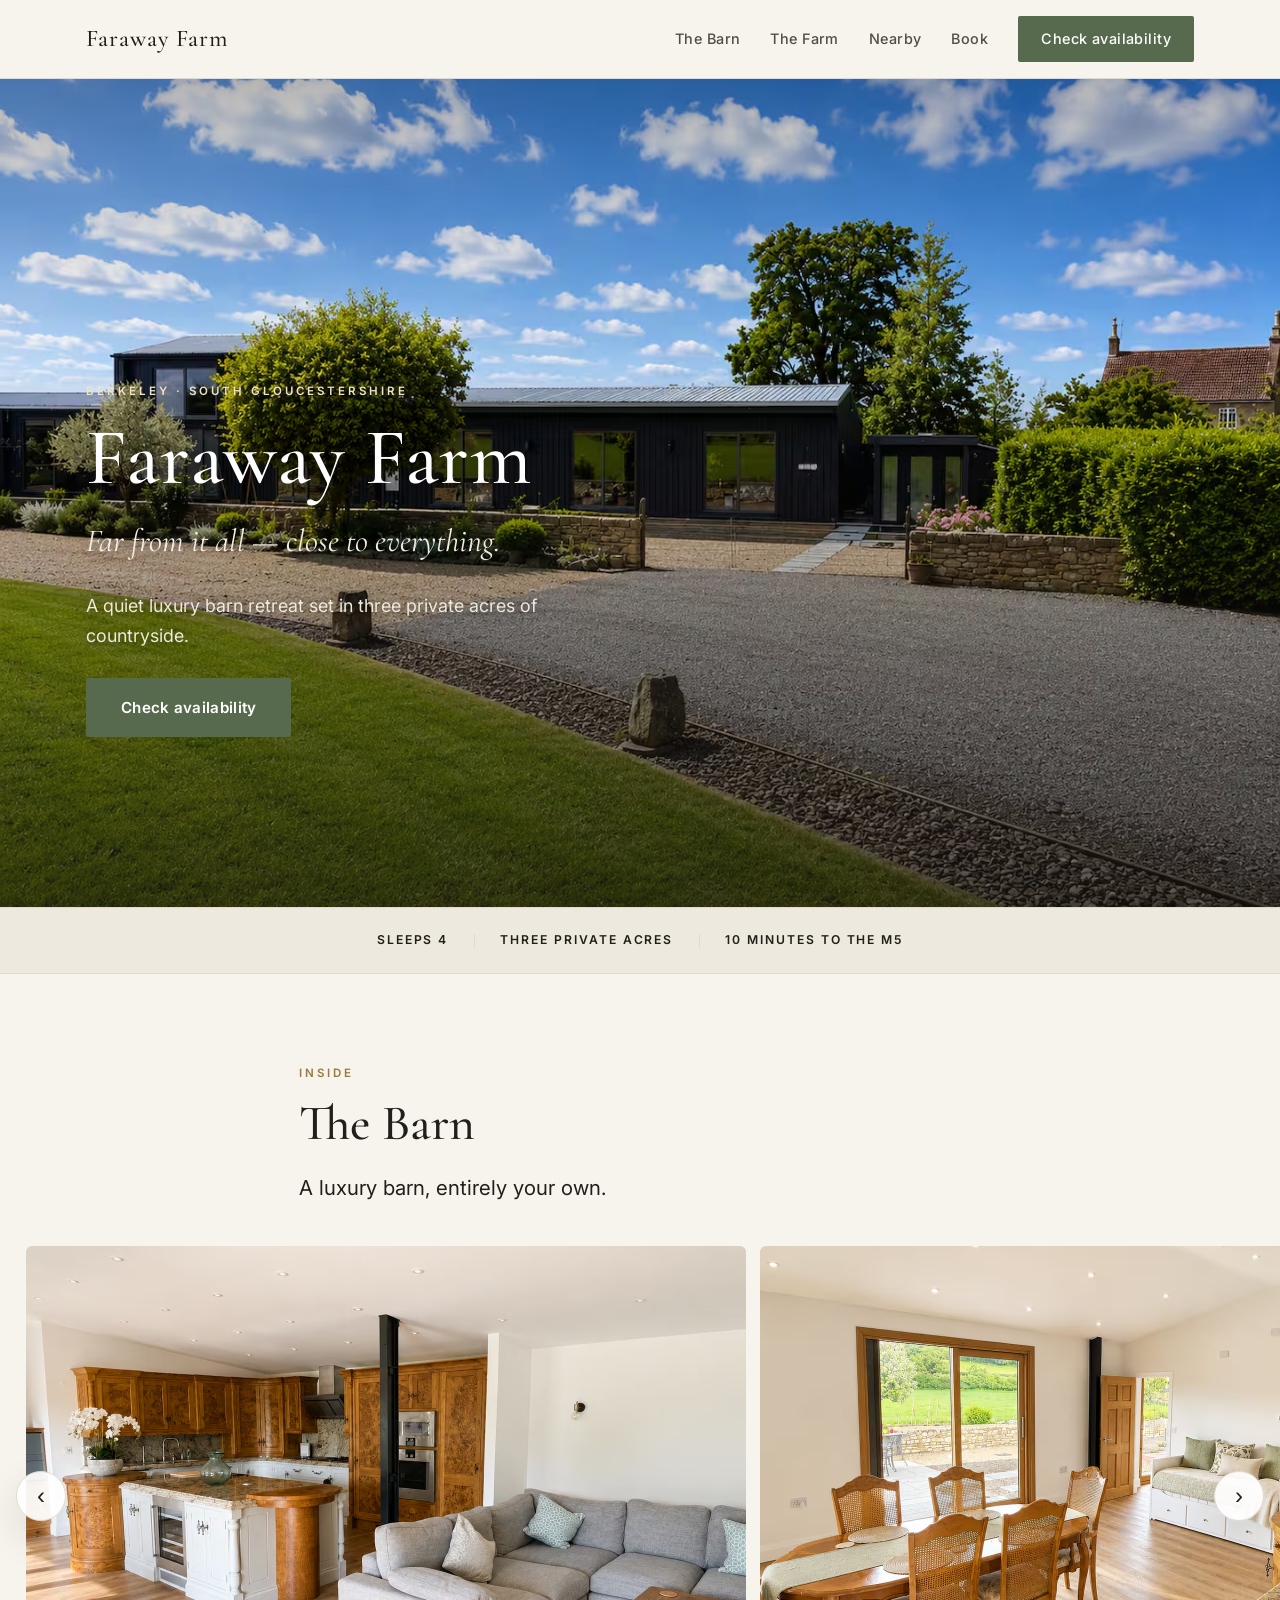
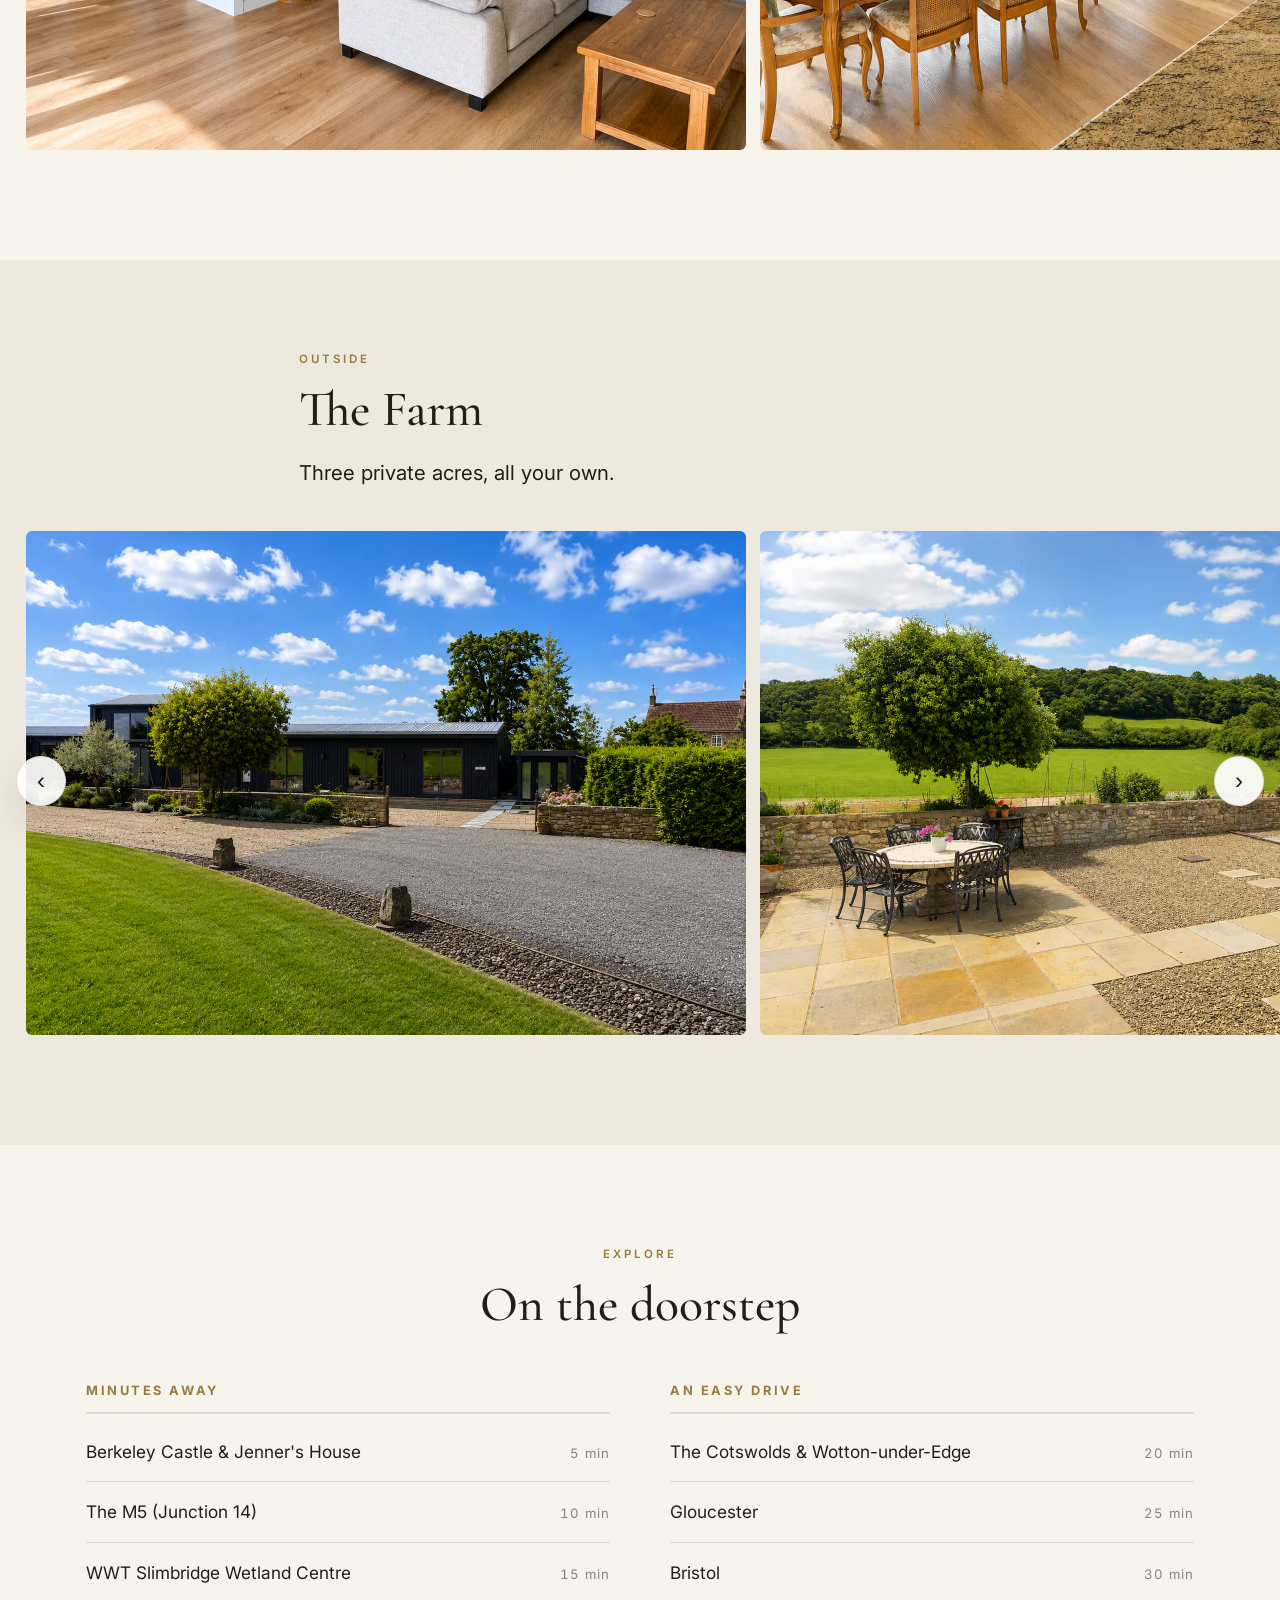
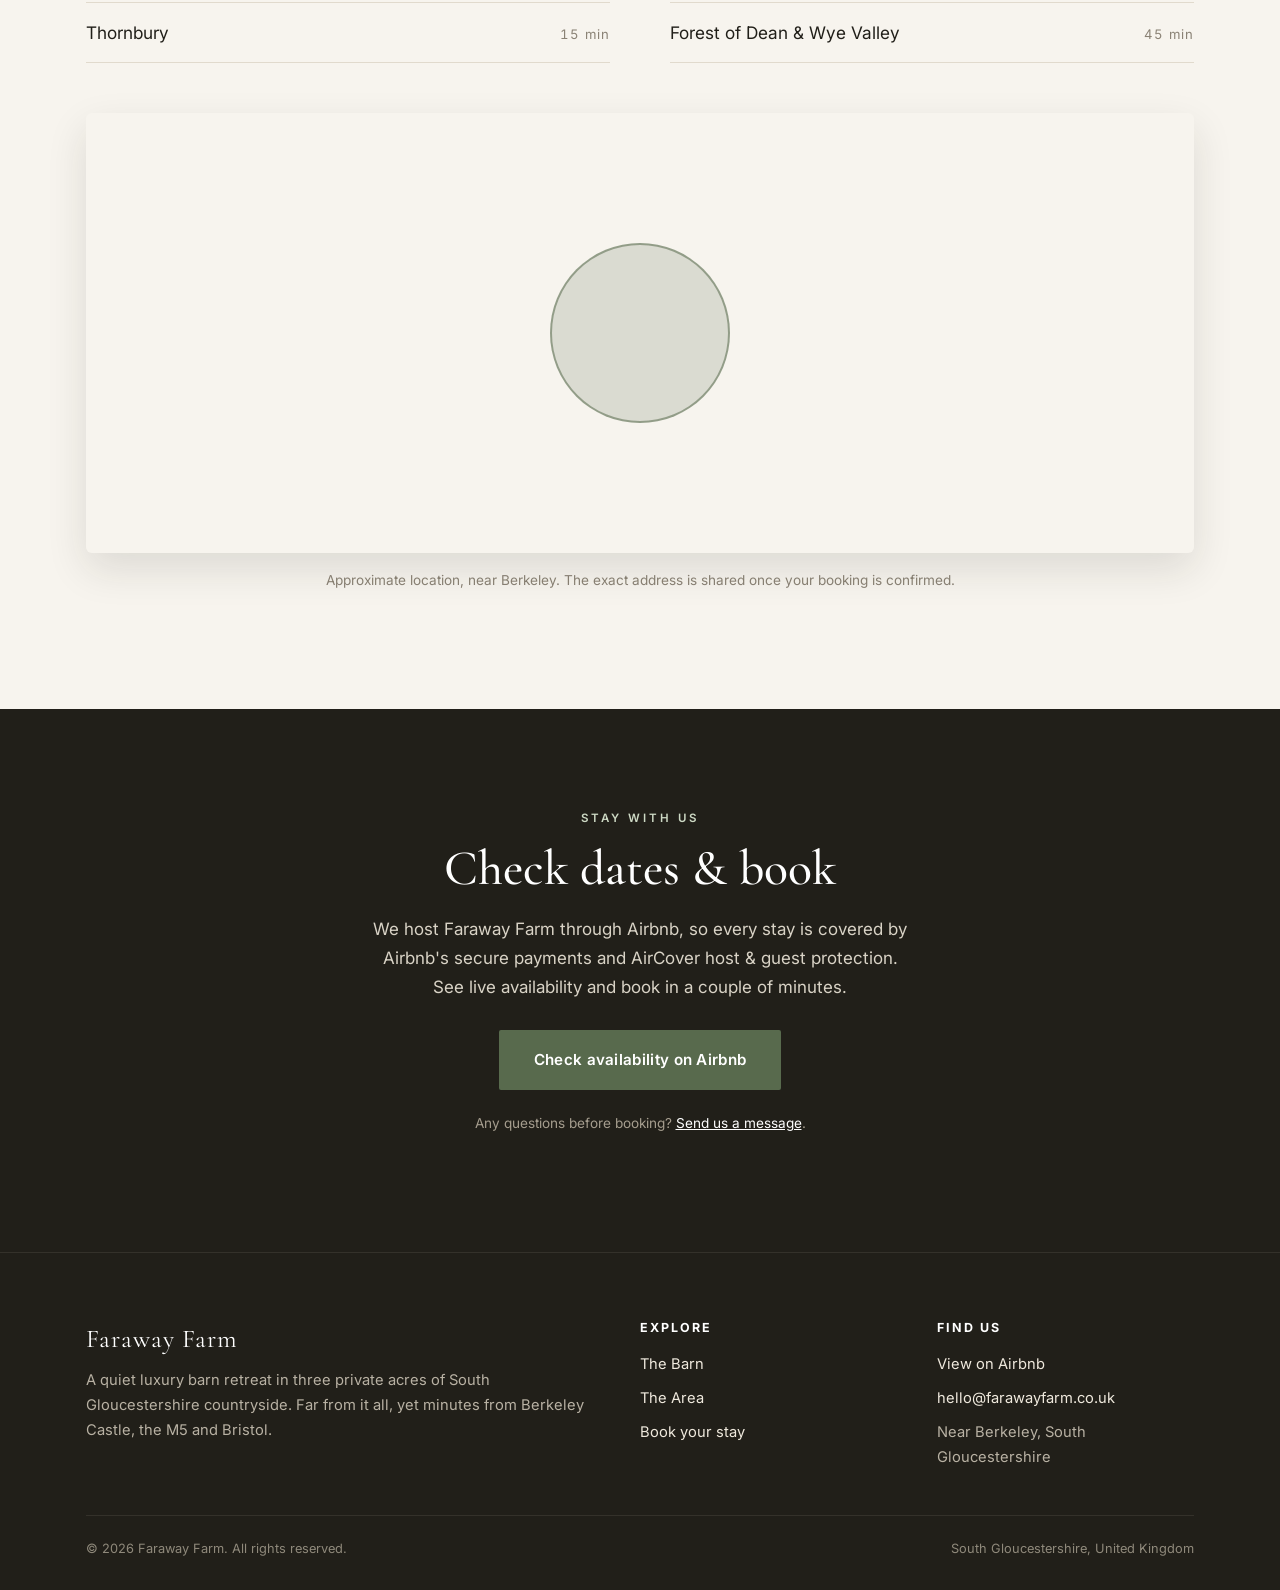
==== index.html @ 57a82e9d "Faraway Farm marketing site: image-led home page, The Barn/The Farm/Nearby sections, approximate-are" ====
<!DOCTYPE html>
<html lang="en-GB">
<head>
<meta charset="utf-8">
<meta name="viewport" content="width=device-width, initial-scale=1">
<title>Faraway Farm | Quiet Luxury Countryside Retreat near Berkeley, South Gloucestershire</title>
<meta name="description" content="Faraway Farm is a quiet luxury barn retreat set in three private acres of South Gloucestershire countryside. Truly faraway, yet minutes from Berkeley Castle, Slimbridge, the M5, Bristol and the Forest of Dean. Sleeps 4.">
<link rel="canonical" href="https://www.farawayfarm.co.uk/">

<meta property="og:type" content="website">
<meta property="og:title" content="Faraway Farm — a quiet luxury countryside retreat">
<meta property="og:description" content="Three private acres in the South Gloucestershire countryside. Far from it all, yet minutes from Berkeley Castle, the M5 and Bristol. Sleeps 4.">
<meta property="og:image" content="https://www.farawayfarm.co.uk/assets/images/exterior.jpg">
<meta property="og:url" content="https://www.farawayfarm.co.uk/">
<meta name="twitter:card" content="summary_large_image">

<link rel="preconnect" href="https://fonts.googleapis.com">
<link rel="preconnect" href="https://fonts.gstatic.com" crossorigin>
<link href="https://fonts.googleapis.com/css2?family=Cormorant+Garamond:ital,wght@0,400;0,500;0,600;1,400;1,500&family=Inter:wght@400;500;600;700&display=swap" rel="stylesheet">
<link rel="stylesheet" href="assets/styles.css">

<script type="application/ld+json">
{
  "@context": "https://schema.org",
  "@type": "LodgingBusiness",
  "name": "Faraway Farm",
  "description": "A quiet luxury barn retreat set in three private acres of South Gloucestershire countryside, sleeping up to 4 guests. Truly secluded, yet minutes from Berkeley Castle, WWT Slimbridge, the M5 and Bristol.",
  "url": "https://www.farawayfarm.co.uk/",
  "image": "https://www.farawayfarm.co.uk/assets/images/exterior.jpg",
  "petsAllowed": false,
  "numberOfRooms": 1,
  "address": {
    "@type": "PostalAddress",
    "addressLocality": "Berkeley",
    "addressRegion": "South Gloucestershire",
    "addressCountry": "GB"
  },
  "amenityFeature": [
    {"@type": "LocationFeatureSpecification", "name": "Free WiFi", "value": true},
    {"@type": "LocationFeatureSpecification", "name": "Free parking", "value": true},
    {"@type": "LocationFeatureSpecification", "name": "Private grounds", "value": true},
    {"@type": "LocationFeatureSpecification", "name": "Full kitchen", "value": true}
  ]
}
</script>
</head>
<body>

<header class="site-header">
  <nav class="nav">
    <a class="brand" href="index.html">Faraway Farm</a>
    <button class="nav-toggle" aria-label="Open menu" aria-expanded="false">☰</button>
    <div class="nav-links" id="menu">
      <a href="#barn">The Barn</a>
      <a href="#farm">The Farm</a>
      <a href="#nearby">Nearby</a>
      <a href="#book">Book</a>
      <a class="btn btn-primary" href="https://www.airbnb.co.uk/rooms/1699802364503795984" target="_blank" rel="noopener">Check availability</a>
    </div>
  </nav>
</header>

<!-- HERO -->
<section class="hero">
  <picture>
    <source srcset="assets/images/exterior.avif" type="image/avif">
    <img src="assets/images/exterior.jpg" alt="Faraway Farm — a black timber barn conversion with a gravel drive under a wide blue sky" fetchpriority="high">
  </picture>
  <div class="hero-inner">
    <p class="label">Berkeley · South Gloucestershire</p>
    <h1>Faraway Farm</h1>
    <p class="tagline">Far from it all — close to everything.</p>
    <p class="sub">A quiet luxury barn retreat set in three private acres of countryside.</p>
    <a class="btn btn-primary" href="https://www.airbnb.co.uk/rooms/1699802364503795984" target="_blank" rel="noopener">Check availability</a>
  </div>
</section>

<!-- STAT STRIP -->
<div class="stats">
  <ul>
    <li>Sleeps 4</li>
    <li>Three private acres</li>
    <li>10 minutes to the M5</li>
  </ul>
</div>

<!-- THE BARN (inside) -->
<section class="image-section" id="barn">
  <div class="container">
    <div class="section-head">
      <p class="label">Inside</p>
      <h2>The Barn</h2>
      <p class="lead">A luxury barn, entirely your own.</p>
    </div>
  </div>
  <div class="scroller-wrap">
    <button class="scroll-btn prev" aria-label="Previous image">‹</button>
    <div class="scroller">
      <figure><picture><source srcset="assets/images/kitchen-living.avif" type="image/avif"><img src="assets/images/kitchen-living.jpg" alt="Open-plan kitchen and living area with a large sofa"></picture></figure>
      <figure><picture><source srcset="assets/images/open-plan.avif" type="image/avif"><img src="assets/images/open-plan.jpg" alt="Open-plan dining and day bed with doors onto the countryside"></picture></figure>
      <figure><picture><source srcset="assets/images/kitchen-dining.avif" type="image/avif"><img src="assets/images/kitchen-dining.jpg" alt="Burr-walnut kitchen with island and dining table"></picture></figure>
      <figure><picture><source srcset="assets/images/sitting-room.avif" type="image/avif"><img src="assets/images/sitting-room.jpg" alt="Sitting area with a botanical feature wall"></picture></figure>
      <figure><picture><source srcset="assets/images/bedroom-garden.avif" type="image/avif"><img src="assets/images/bedroom-garden.jpg" alt="King bedroom with sliding doors onto the garden"></picture></figure>
      <figure><picture><source srcset="assets/images/bedroom.avif" type="image/avif"><img src="assets/images/bedroom.jpg" alt="Bright bedroom with oak doors"></picture></figure>
      <figure><picture><source srcset="assets/images/bathroom.avif" type="image/avif"><img src="assets/images/bathroom.jpg" alt="Bathroom with a large walk-in shower"></picture></figure>
    </div>
    <button class="scroll-btn next" aria-label="Next image">›</button>
  </div>
</section>

<!-- THE FARM (outside) -->
<section class="image-section alt" id="farm">
  <div class="container">
    <div class="section-head">
      <p class="label">Outside</p>
      <h2>The Farm</h2>
      <p class="lead">Three private acres, all your own.</p>
    </div>
  </div>
  <div class="scroller-wrap">
    <button class="scroll-btn prev" aria-label="Previous image">‹</button>
    <div class="scroller">
      <figure><picture><source srcset="assets/images/exterior.avif" type="image/avif"><img src="assets/images/exterior.jpg" alt="The black timber barn with gravel drive and gardens"></picture></figure>
      <figure><picture><source srcset="assets/images/view.avif" type="image/avif"><img src="assets/images/view.jpg" alt="View over open fields and woodland"></picture></figure>
      <figure><picture><source srcset="assets/images/patio-dining.avif" type="image/avif"><img src="assets/images/patio-dining.jpg" alt="Private patio with outdoor dining and countryside views"></picture></figure>
      <figure><picture><source srcset="assets/images/garden-flowers.avif" type="image/avif"><img src="assets/images/garden-flowers.jpg" alt="Garden flower bed in summer"></picture></figure>
    </div>
    <button class="scroll-btn next" aria-label="Next image">›</button>
  </div>
</section>

<!-- NEARBY -->
<section id="nearby">
  <div class="container">
    <div class="section-head center">
      <p class="label">Explore</p>
      <h2>On the doorstep</h2>
    </div>
    <div class="places">
      <div>
        <h3>Minutes away</h3>
        <ul>
          <li><span class="place">Berkeley Castle &amp; Jenner's House</span><span class="time">5 min</span></li>
          <li><span class="place">The M5 (Junction 14)</span><span class="time">10 min</span></li>
          <li><span class="place">WWT Slimbridge Wetland Centre</span><span class="time">15 min</span></li>
          <li><span class="place">Thornbury</span><span class="time">15 min</span></li>
        </ul>
      </div>
      <div>
        <h3>An easy drive</h3>
        <ul>
          <li><span class="place">The Cotswolds &amp; Wotton-under-Edge</span><span class="time">20 min</span></li>
          <li><span class="place">Gloucester</span><span class="time">25 min</span></li>
          <li><span class="place">Bristol</span><span class="time">30 min</span></li>
          <li><span class="place">Forest of Dean &amp; Wye Valley</span><span class="time">45 min</span></li>
        </ul>
      </div>
    </div>
    <div class="map-wrap">
      <iframe title="Map of the approximate area around Faraway Farm, near Berkeley" src="https://www.openstreetmap.org/export/embed.html?bbox=-2.525%2C51.670%2C-2.395%2C51.720&amp;layer=mapnik" loading="lazy" referrerpolicy="no-referrer-when-downgrade"></iframe>
      <div class="map-circle" aria-hidden="true"></div>
    </div>
    <p class="map-note">Approximate location, near Berkeley. The exact address is shared once your booking is confirmed.</p>
  </div>
</section>

<!-- BOOK -->
<section class="book" id="book">
  <div class="container narrow">
    <p class="label" style="color:#cdd9c4;">Stay with us</p>
    <h2>Check dates &amp; book</h2>
    <p>We host Faraway Farm through Airbnb, so every stay is covered by Airbnb's secure payments and AirCover host &amp; guest protection. See live availability and book in a couple of minutes.</p>
    <p><a class="btn btn-primary" href="https://www.airbnb.co.uk/rooms/1699802364503795984" target="_blank" rel="noopener">Check availability on Airbnb</a></p>
    <p class="note">Any questions before booking? <a href="mailto:hello@farawayfarm.co.uk" style="color:#fff;">Send us a message</a>.</p>
  </div>
</section>

<footer class="site-footer">
  <div class="container">
    <div class="footer-grid">
      <div>
        <p class="brand-foot">Faraway Farm</p>
        <p>A quiet luxury barn retreat in three private acres of South Gloucestershire countryside. Far from it all, yet minutes from Berkeley Castle, the M5 and Bristol.</p>
      </div>
      <div>
        <h4>Explore</h4>
        <ul>
          <li><a href="the-barn.html">The Barn</a></li>
          <li><a href="the-area.html">The Area</a></li>
          <li><a href="#book">Book your stay</a></li>
        </ul>
      </div>
      <div>
        <h4>Find us</h4>
        <ul>
          <li><a href="https://www.airbnb.co.uk/rooms/1699802364503795984" target="_blank" rel="noopener">View on Airbnb</a></li>
          <li><a href="mailto:hello@farawayfarm.co.uk">hello@farawayfarm.co.uk</a></li>
          <li>Near Berkeley, South Gloucestershire</li>
        </ul>
      </div>
    </div>
    <div class="footer-bottom">
      <span>© <span id="year"></span> Faraway Farm. All rights reserved.</span>
      <span>South Gloucestershire, United Kingdom</span>
    </div>
  </div>
</footer>

<script>
  var t = document.querySelector('.nav-toggle'), m = document.getElementById('menu');
  t.addEventListener('click', function () { var o = m.classList.toggle('open'); t.setAttribute('aria-expanded', o); });
  document.getElementById('year').textContent = new Date().getFullYear();

  // Horizontal image scrollers
  document.querySelectorAll('.scroller-wrap').forEach(function (wrap) {
    var s = wrap.querySelector('.scroller');
    function step() { var f = s.querySelector('figure'); return f ? f.getBoundingClientRect().width + 14 : 400; }
    wrap.querySelector('.next').addEventListener('click', function () { s.scrollBy({ left: step(), behavior: 'smooth' }); });
    wrap.querySelector('.prev').addEventListener('click', function () { s.scrollBy({ left: -step(), behavior: 'smooth' }); });
  });
</script>
</body>
</html>
---- assets/styles.css ----
/* ===========================================================
   Faraway Farm — styles (v2, editorial rebuild)
   Plain CSS, no build step. Brand colours in :root.
   =========================================================== */

:root {
  --bg:        #f7f4ee;   /* warm paper */
  --bg-alt:    #eee9df;   /* deeper cream for alternating bands */
  --ink:       #211f19;   /* near-black, timber */
  --ink-soft:  #534e45;   /* body text */
  --muted:     #8a8275;   /* captions, small labels */
  --line:      #e1dacd;   /* hairlines */
  --accent:    #586a4d;   /* sage / field green */
  --accent-dk: #3e4c38;
  --gold:      #9a7b3b;   /* used sparingly, e.g. drive times */
  --white:     #ffffff;
  --maxw:      1160px;
  --prose:     720px;
  --radius:    6px;
  --shadow:    0 16px 40px rgba(33,31,25,.12);
  --serif:     "Cormorant Garamond", Georgia, "Times New Roman", serif;
  --sans:      "Inter", system-ui, -apple-system, "Segoe UI", Roboto, Arial, sans-serif;
}

* { box-sizing: border-box; }
html { scroll-behavior: smooth; }

body {
  margin: 0;
  font-family: var(--sans);
  color: var(--ink-soft);
  background: var(--bg);
  line-height: 1.7;
  font-size: 17px;
  -webkit-font-smoothing: antialiased;
}

h1, h2, h3 { font-family: var(--serif); color: var(--ink); font-weight: 500; line-height: 1.1; margin: 0 0 .4em; }
h1 { font-size: clamp(2.8rem, 7vw, 5rem); letter-spacing: .5px; }
h2 { font-size: clamp(2rem, 4.5vw, 3.1rem); }
h3 { font-size: 1.3rem; }

p { margin: 0 0 1.2em; }
a { color: var(--accent-dk); }
img { max-width: 100%; display: block; }

.container { width: 100%; max-width: var(--maxw); margin: 0 auto; padding: 0 26px; }
.narrow { max-width: var(--prose); }
.center { text-align: center; }

/* small uppercase label */
.label {
  font-family: var(--sans);
  text-transform: uppercase;
  letter-spacing: .26em;
  font-size: .72rem;
  font-weight: 600;
  color: var(--gold);
  margin: 0 0 1.1em;
}

/* lead paragraph */
.lead { font-size: 1.28rem; line-height: 1.7; color: var(--ink); }

/* ---------- Buttons / links ---------- */
.btn {
  display: inline-block;
  font-family: var(--sans);
  font-weight: 600;
  font-size: .95rem;
  letter-spacing: .02em;
  padding: 16px 34px;
  border-radius: 2px;
  text-decoration: none;
  transition: background .18s ease, color .18s ease, transform .18s ease;
  border: 1px solid transparent;
  cursor: pointer;
}
.btn-primary { background: var(--accent); color: #fff; }
.btn-primary:hover { background: var(--accent-dk); }
.btn-line { background: transparent; border-color: currentColor; color: var(--ink); }
.btn-line:hover { background: var(--ink); color: #fff; }

/* understated text link with arrow */
.tlink {
  display: inline-block; font-weight: 600; font-size: .95rem; letter-spacing: .02em;
  text-decoration: none; color: var(--accent-dk);
  border-bottom: 1px solid var(--line); padding-bottom: 3px;
}
.tlink:hover { border-color: var(--accent-dk); }

/* ---------- Header / nav ---------- */
.site-header {
  position: sticky; top: 0; z-index: 50;
  background: rgba(247,244,238,.9);
  backdrop-filter: blur(8px);
  border-bottom: 1px solid var(--line);
}
.nav { display: flex; align-items: center; justify-content: space-between; gap: 16px; padding: 16px 26px; max-width: var(--maxw); margin: 0 auto; }
.brand { font-family: var(--serif); font-weight: 500; font-size: 1.5rem; color: var(--ink); text-decoration: none; letter-spacing: 1px; }
.nav-links { display: flex; align-items: center; gap: 30px; }
.nav-links a { text-decoration: none; color: var(--ink-soft); font-weight: 500; font-size: .9rem; letter-spacing: .03em; }
.nav-links a:hover { color: var(--ink); }
.nav-links .btn { padding: 10px 22px; color: #fff; }
.nav-toggle { display: none; background: none; border: 0; font-size: 1.5rem; cursor: pointer; color: var(--ink); }

/* ---------- Hero ---------- */
.hero { position: relative; height: 92vh; min-height: 560px; display: flex; align-items: flex-end; color: #fff; }
.hero::before {
  content: ""; position: absolute; inset: 0; z-index: 1;
  background: linear-gradient(180deg, rgba(20,18,14,.30) 0%, rgba(20,18,14,0) 35%, rgba(20,18,14,.65) 100%);
}
.hero picture, .hero img { position: absolute; inset: 0; width: 100%; height: 100%; object-fit: cover; }
.hero-inner { position: relative; z-index: 2; padding: 0 26px 70px; max-width: var(--maxw); margin: 0 auto; width: 100%; }
.hero .label { color: #f0e4c6; }
.hero h1 { color: #fff; margin-bottom: .15em; text-shadow: 0 2px 30px rgba(0,0,0,.35); }
.hero .tagline { font-family: var(--serif); font-style: italic; font-size: clamp(1.4rem, 3vw, 2rem); color: #f3eee4; margin: 0 0 .7em; text-shadow: 0 1px 16px rgba(0,0,0,.4); }
.hero p.sub { font-size: 1.12rem; max-width: 44ch; color: #efe9dd; text-shadow: 0 1px 14px rgba(0,0,0,.45); margin-bottom: 26px; }
.hero.short { height: 64vh; min-height: 440px; }

/* ---------- Stat strip ---------- */
.stats { border-top: 1px solid var(--line); border-bottom: 1px solid var(--line); background: var(--bg-alt); }
.stats ul {
  list-style: none; margin: 0 auto; max-width: var(--maxw);
  padding: 22px 26px; display: flex; flex-wrap: wrap; justify-content: center;
  gap: 10px 0; font-family: var(--sans);
  text-transform: uppercase; letter-spacing: .16em; font-size: .76rem; font-weight: 600; color: var(--ink);
}
.stats li { padding: 0 26px; position: relative; }
.stats li + li::before { content: ""; position: absolute; left: 0; top: 50%; transform: translateY(-50%); width: 1px; height: 14px; background: var(--line); }

/* ---------- Sections ---------- */
section { padding: 100px 0; }
section.alt { background: var(--bg-alt); }
.section-head { max-width: 62ch; margin: 0 auto 52px; }

/* ---------- Editorial feature row ---------- */
.feature { display: grid; grid-template-columns: 1.05fr .95fr; gap: 64px; align-items: center; }
.feature + .feature { margin-top: 110px; }
.feature.reverse .feature-media { order: 2; }
.feature-media img { border-radius: var(--radius); box-shadow: var(--shadow); width: 100%; max-height: 520px; object-fit: cover; }
.feature-body h2 { margin-bottom: .35em; }

/* ---------- Statement band (image + big serif line) ---------- */
.statement { position: relative; color: #fff; text-align: center; padding: 0; }
.statement-inner { position: relative; z-index: 2; padding: 140px 26px; max-width: 900px; margin: 0 auto; }
.statement::before { content: ""; position: absolute; inset: 0; z-index: 1; background: rgba(22,20,15,.5); }
.statement picture, .statement img { position: absolute; inset: 0; width: 100%; height: 100%; object-fit: cover; }
.statement p { font-family: var(--serif); font-weight: 500; font-size: clamp(1.8rem, 4vw, 3rem); line-height: 1.25; color: #fff; margin: 0; text-shadow: 0 2px 24px rgba(0,0,0,.4); }
.statement .by { font-family: var(--sans); font-size: .8rem; letter-spacing: .22em; text-transform: uppercase; color: #e7dcc2; margin-top: 26px; }

/* ---------- Near / far place lists ---------- */
.places { display: grid; grid-template-columns: 1fr 1fr; gap: 60px; }
.places h3 { font-family: var(--sans); text-transform: uppercase; letter-spacing: .2em; font-size: .8rem; font-weight: 700; color: var(--gold); margin-bottom: 8px; padding-bottom: 14px; border-bottom: 2px solid var(--line); }
.places ul { list-style: none; margin: 0; padding: 0; }
.places li { display: flex; justify-content: space-between; align-items: baseline; gap: 16px; padding: 15px 0; border-bottom: 1px solid var(--line); }
.places .place { font-size: 1.08rem; color: var(--ink); }
.places .time { font-size: .82rem; letter-spacing: .08em; color: var(--muted); white-space: nowrap; font-variant-numeric: tabular-nums; }

/* ---------- Gallery (editorial collage) ---------- */
.gallery { display: grid; grid-template-columns: repeat(4, 1fr); grid-auto-rows: 220px; gap: 12px; }
.gallery a { overflow: hidden; border-radius: var(--radius); display: block; }
.gallery img { width: 100%; height: 100%; object-fit: cover; transition: transform .5s ease; }
.gallery a:hover img { transform: scale(1.05); }
.g-wide { grid-column: span 2; }
.g-tall { grid-row: span 2; }

/* ---------- Horizontal image scroller ---------- */
.scroller-wrap { position: relative; }
.scroller {
  display: flex; gap: 14px;
  overflow-x: auto; scroll-snap-type: x mandatory;
  -webkit-overflow-scrolling: touch;
  padding: 4px 26px 20px;
  scroll-padding-left: 26px;
}
.scroller figure { flex: 0 0 auto; margin: 0; width: clamp(260px, 64vw, 720px); scroll-snap-align: start; }
.scroller img { width: 100%; height: clamp(300px, 56vh, 520px); object-fit: cover; border-radius: var(--radius); }
.scroller::-webkit-scrollbar { height: 6px; }
.scroller::-webkit-scrollbar-track { background: transparent; }
.scroller::-webkit-scrollbar-thumb { background: var(--line); border-radius: 3px; }
.scroll-btn {
  position: absolute; top: calc(50% - 10px); transform: translateY(-50%); z-index: 5;
  width: 50px; height: 50px; border-radius: 50%;
  background: rgba(255,255,255,.92); border: 1px solid var(--line);
  font-size: 1.5rem; line-height: 1; color: var(--ink); cursor: pointer;
  display: flex; align-items: center; justify-content: center;
  box-shadow: var(--shadow); transition: background .15s ease;
}
.scroll-btn:hover { background: #fff; }
.scroll-btn.prev { left: 16px; }
.scroll-btn.next { right: 16px; }
.image-section { padding: 90px 0; }
.image-section .section-head { margin-bottom: 36px; }
@media (max-width: 700px) { .scroll-btn { display: none; } }

/* ---------- Approximate-area map ---------- */
.map-wrap { position: relative; border-radius: var(--radius); overflow: hidden; box-shadow: var(--shadow); margin-top: 50px; }
.map-wrap iframe { display: block; width: 100%; height: 440px; border: 0; }
.map-circle {
  position: absolute; top: 50%; left: 50%; width: 180px; height: 180px;
  transform: translate(-50%, -50%); border-radius: 50%;
  background: rgba(88,106,77,.18); border: 2px solid rgba(88,106,77,.55);
  pointer-events: none;
}
.map-note { text-align: center; font-size: .85rem; color: var(--muted); margin-top: 16px; }

/* ---------- Floor plan ---------- */
.floorplan { background: #fff; border: 1px solid var(--line); border-radius: var(--radius); padding: 24px; }
.floorplan img { margin: 0 auto; max-width: 780px; }

/* ---------- Amenities ---------- */
.amenities { columns: 2; column-gap: 48px; list-style: none; padding: 0; margin: 1.2em 0 0; }
.amenities li { break-inside: avoid; padding: 8px 0 8px 22px; position: relative; }
.amenities li::before { content: "—"; position: absolute; left: 0; color: var(--accent); }

/* ---------- Booking ---------- */
.book { background: var(--ink); color: #efe9dd; text-align: center; }
.book h2 { color: #fff; }
.book p { max-width: 50ch; margin-left: auto; margin-right: auto; color: #d9d3c6; }
.book .note { font-size: .85rem; color: #a59d8e; margin-top: 22px; }
.book .btn-primary { margin-top: 8px; }

/* ---------- Footer ---------- */
.site-footer { background: var(--ink); color: #b8b1a3; padding: 64px 0 30px; font-size: .92rem; border-top: 1px solid #34312a; }
.site-footer a { color: #efe9dd; text-decoration: none; }
.site-footer a:hover { text-decoration: underline; }
.footer-grid { display: grid; grid-template-columns: 2fr 1fr 1fr; gap: 40px; margin-bottom: 36px; }
.footer-grid h4 { color: #fff; font-family: var(--sans); font-size: .78rem; letter-spacing: .16em; text-transform: uppercase; margin: 0 0 14px; }
.footer-grid ul { list-style: none; padding: 0; margin: 0; }
.footer-grid li { margin-bottom: 9px; }
.brand-foot { font-family: var(--serif); font-size: 1.6rem; color: #fff; letter-spacing: 1px; margin-bottom: .3em; }
.footer-bottom { border-top: 1px solid #34312a; padding-top: 22px; display: flex; flex-wrap: wrap; justify-content: space-between; gap: 10px; font-size: .8rem; color: #8f897b; }

/* ---------- Responsive ---------- */
@media (max-width: 880px) {
  section { padding: 72px 0; }
  .feature, .places { grid-template-columns: 1fr; gap: 30px; }
  .feature + .feature { margin-top: 64px; }
  .feature.reverse .feature-media { order: 0; }
  .gallery { grid-template-columns: repeat(2, 1fr); grid-auto-rows: 200px; }
  .g-wide { grid-column: span 2; }
  .nav-links {
    position: absolute; top: 100%; left: 0; right: 0;
    flex-direction: column; align-items: stretch; gap: 0;
    background: var(--bg); border-bottom: 1px solid var(--line);
    padding: 6px 26px 16px; display: none;
  }
  .nav-links.open { display: flex; }
  .nav-links a { padding: 13px 0; border-bottom: 1px solid var(--line); }
  .nav-links .btn { margin-top: 12px; text-align: center; }
  .nav-toggle { display: block; }
}
@media (max-width: 520px) {
  .amenities { columns: 1; }
  .gallery { grid-template-columns: 1fr; grid-auto-rows: 240px; }
  .g-wide, .g-tall { grid-column: span 1; grid-row: span 1; }
  .stats li { padding: 0 14px; }
}
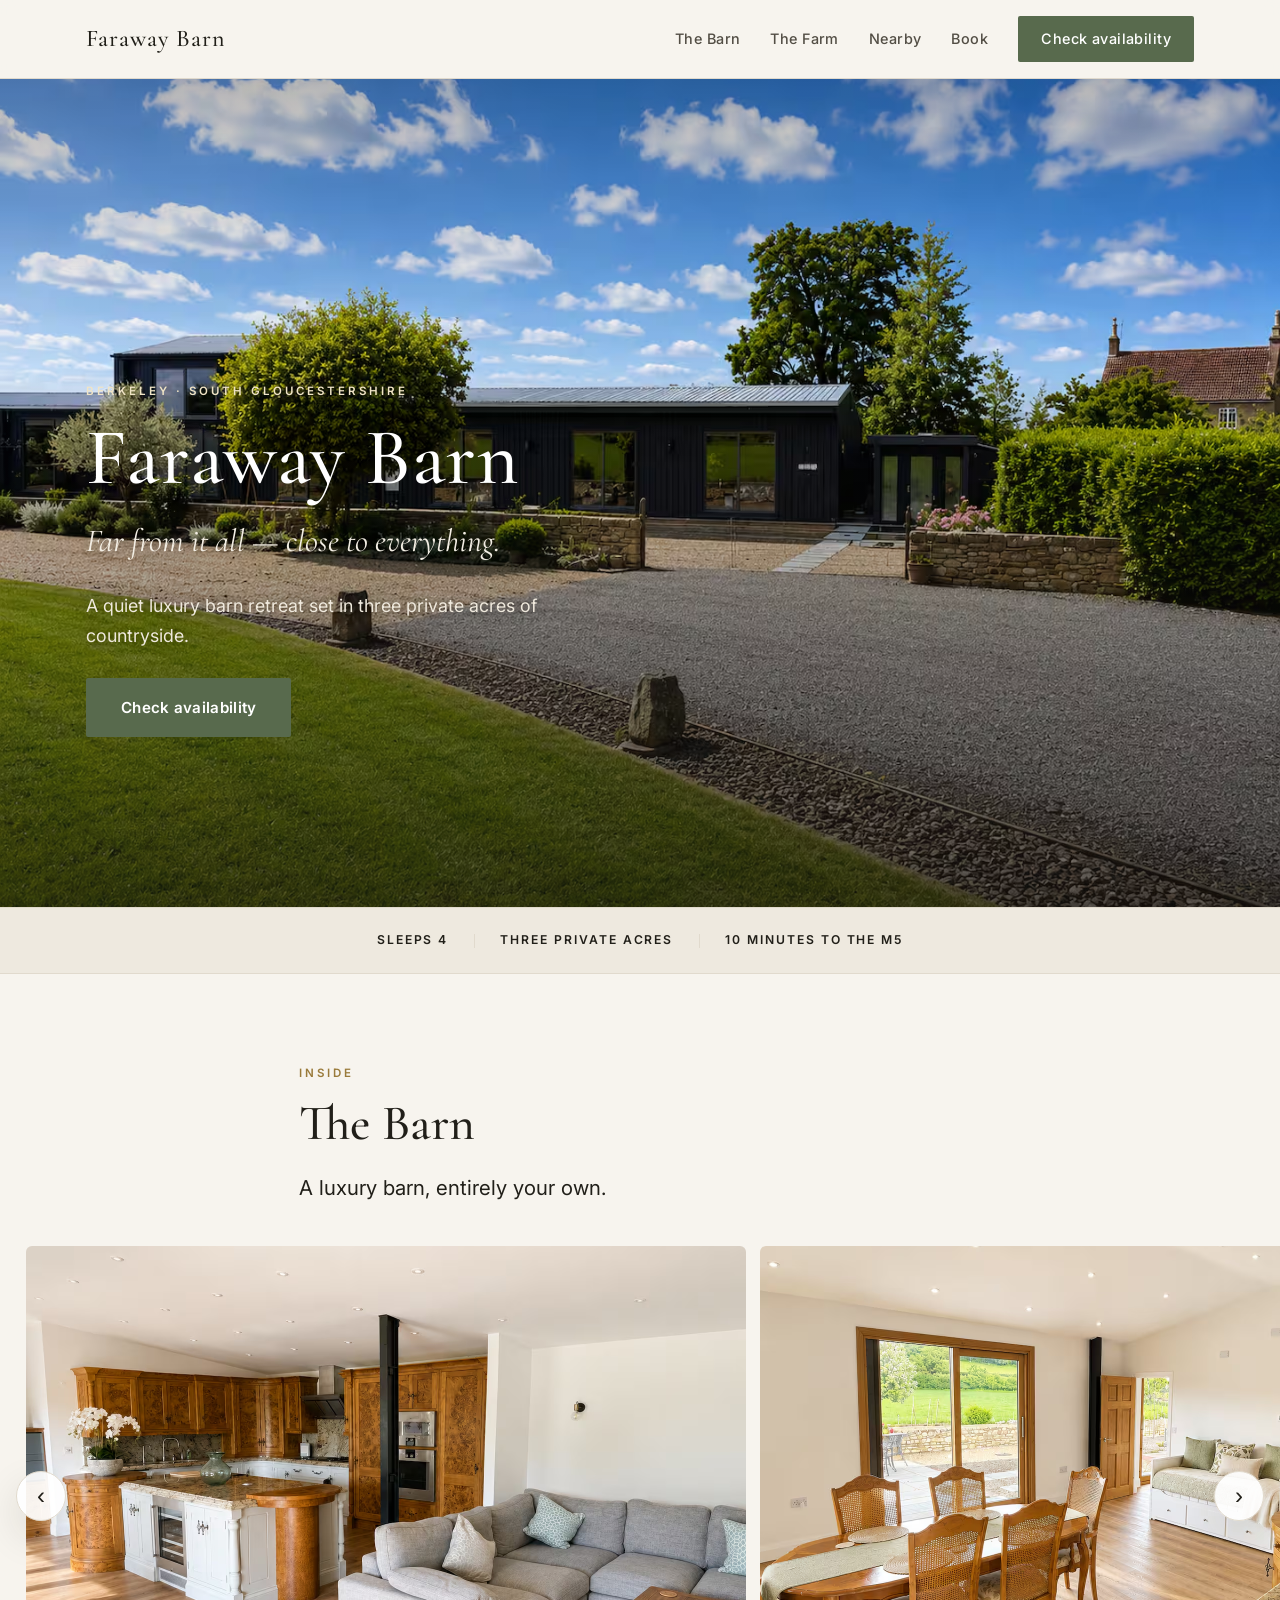
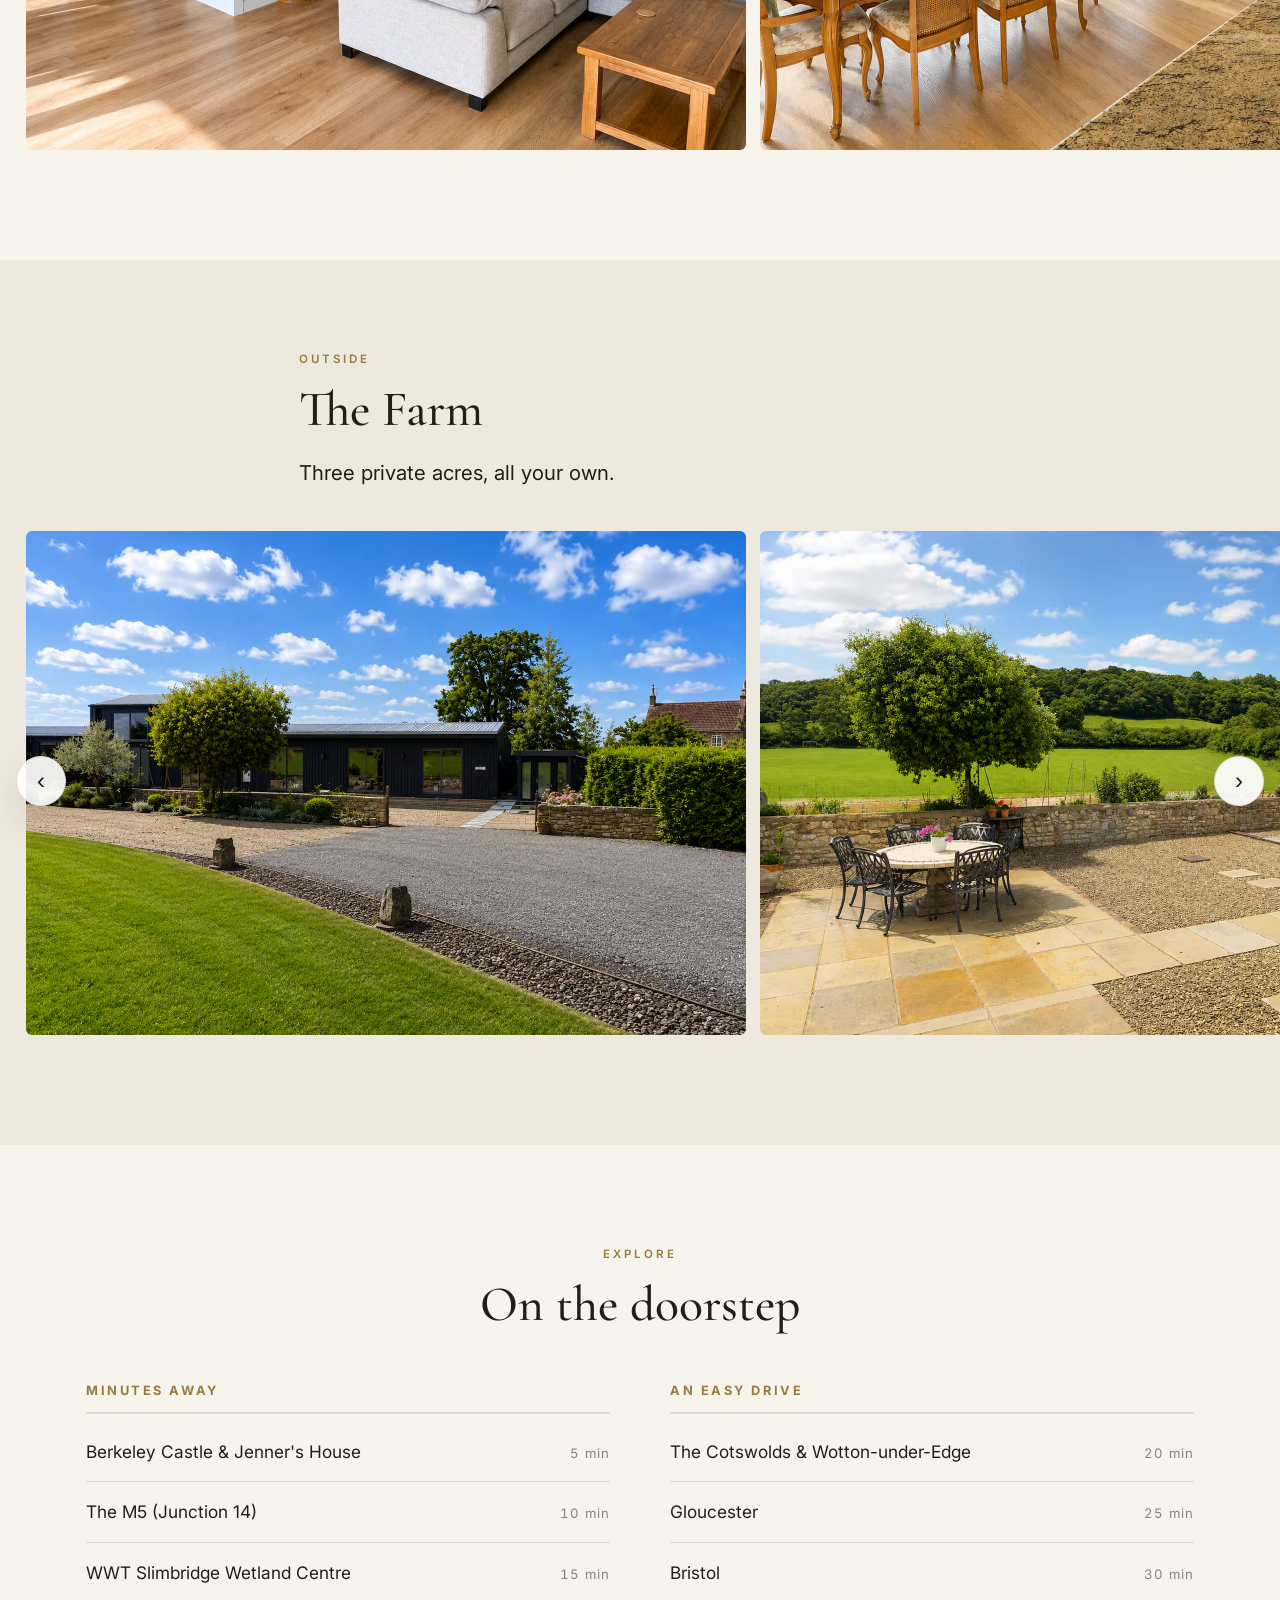
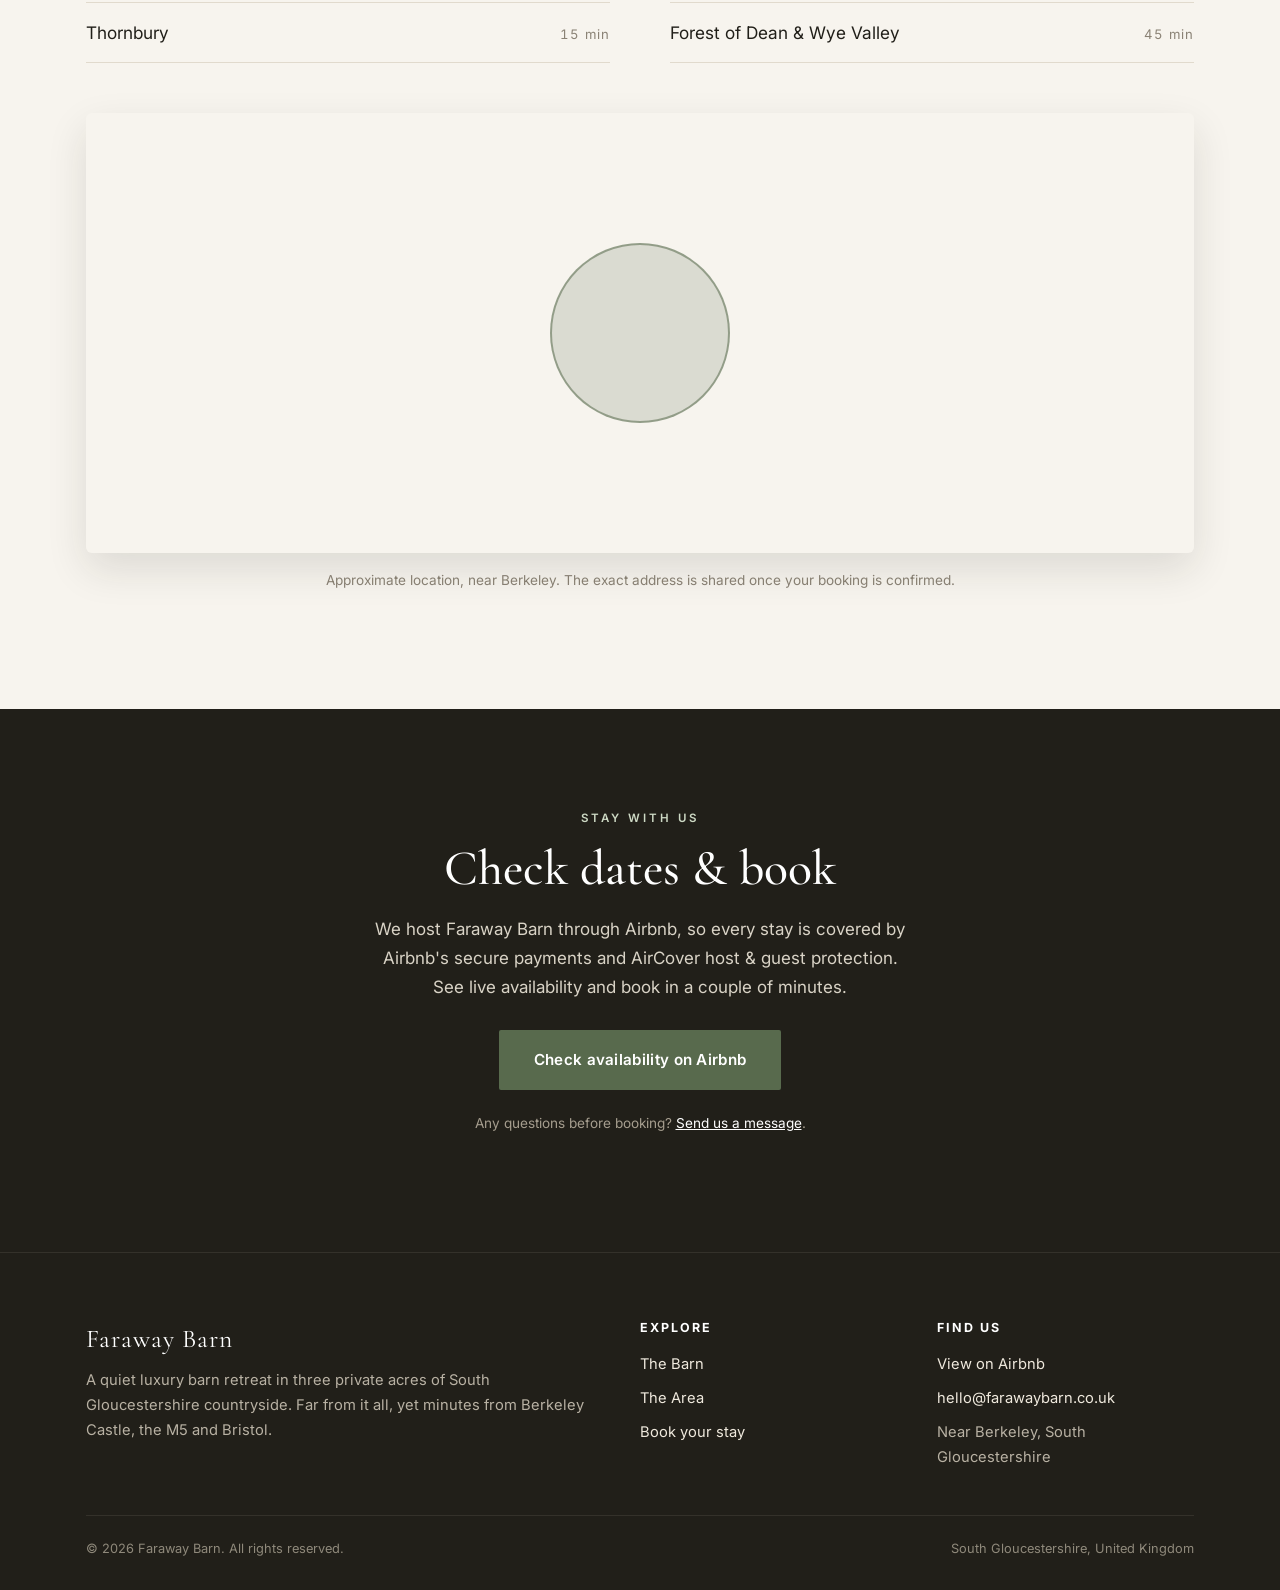
==== commit 941530fd: "Rebrand Faraway Farm to Faraway Barn (farawaybarn.co.uk)" ====
--- a/index.html
+++ b/index.html
@@ -3,15 +3,15 @@
 <head>
 <meta charset="utf-8">
 <meta name="viewport" content="width=device-width, initial-scale=1">
-<title>Faraway Farm | Quiet Luxury Countryside Retreat near Berkeley, South Gloucestershire</title>
-<meta name="description" content="Faraway Farm is a quiet luxury barn retreat set in three private acres of South Gloucestershire countryside. Truly faraway, yet minutes from Berkeley Castle, Slimbridge, the M5, Bristol and the Forest of Dean. Sleeps 4.">
-<link rel="canonical" href="https://www.farawayfarm.co.uk/">
+<title>Faraway Barn | Quiet Luxury Countryside Retreat near Berkeley, South Gloucestershire</title>
+<meta name="description" content="Faraway Barn is a quiet luxury barn retreat set in three private acres of South Gloucestershire countryside. Truly faraway, yet minutes from Berkeley Castle, Slimbridge, the M5, Bristol and the Forest of Dean. Sleeps 4.">
+<link rel="canonical" href="https://www.farawaybarn.co.uk/">
 
 <meta property="og:type" content="website">
-<meta property="og:title" content="Faraway Farm — a quiet luxury countryside retreat">
+<meta property="og:title" content="Faraway Barn — a quiet luxury countryside retreat">
 <meta property="og:description" content="Three private acres in the South Gloucestershire countryside. Far from it all, yet minutes from Berkeley Castle, the M5 and Bristol. Sleeps 4.">
-<meta property="og:image" content="https://www.farawayfarm.co.uk/assets/images/exterior.jpg">
-<meta property="og:url" content="https://www.farawayfarm.co.uk/">
+<meta property="og:image" content="https://www.farawaybarn.co.uk/assets/images/exterior.jpg">
+<meta property="og:url" content="https://www.farawaybarn.co.uk/">
 <meta name="twitter:card" content="summary_large_image">
 
 <link rel="preconnect" href="https://fonts.googleapis.com">
@@ -23,10 +23,10 @@
 {
   "@context": "https://schema.org",
   "@type": "LodgingBusiness",
-  "name": "Faraway Farm",
+  "name": "Faraway Barn",
   "description": "A quiet luxury barn retreat set in three private acres of South Gloucestershire countryside, sleeping up to 4 guests. Truly secluded, yet minutes from Berkeley Castle, WWT Slimbridge, the M5 and Bristol.",
-  "url": "https://www.farawayfarm.co.uk/",
-  "image": "https://www.farawayfarm.co.uk/assets/images/exterior.jpg",
+  "url": "https://www.farawaybarn.co.uk/",
+  "image": "https://www.farawaybarn.co.uk/assets/images/exterior.jpg",
   "petsAllowed": false,
   "numberOfRooms": 1,
   "address": {
@@ -48,7 +48,7 @@
 
 <header class="site-header">
   <nav class="nav">
-    <a class="brand" href="index.html">Faraway Farm</a>
+    <a class="brand" href="index.html">Faraway Barn</a>
     <button class="nav-toggle" aria-label="Open menu" aria-expanded="false">☰</button>
     <div class="nav-links" id="menu">
       <a href="#barn">The Barn</a>
@@ -64,11 +64,11 @@
 <section class="hero">
   <picture>
     <source srcset="assets/images/exterior.avif" type="image/avif">
-    <img src="assets/images/exterior.jpg" alt="Faraway Farm — a black timber barn conversion with a gravel drive under a wide blue sky" fetchpriority="high">
+    <img src="assets/images/exterior.jpg" alt="Faraway Barn — a black timber barn conversion with a gravel drive under a wide blue sky" fetchpriority="high">
   </picture>
   <div class="hero-inner">
     <p class="label">Berkeley · South Gloucestershire</p>
-    <h1>Faraway Farm</h1>
+    <h1>Faraway Barn</h1>
     <p class="tagline">Far from it all — close to everything.</p>
     <p class="sub">A quiet luxury barn retreat set in three private acres of countryside.</p>
     <a class="btn btn-primary" href="https://www.airbnb.co.uk/rooms/1699802364503795984" target="_blank" rel="noopener">Check availability</a>
@@ -157,7 +157,7 @@
       </div>
     </div>
     <div class="map-wrap">
-      <iframe title="Map of the approximate area around Faraway Farm, near Berkeley" src="https://www.openstreetmap.org/export/embed.html?bbox=-2.525%2C51.670%2C-2.395%2C51.720&amp;layer=mapnik" loading="lazy" referrerpolicy="no-referrer-when-downgrade"></iframe>
+      <iframe title="Map of the approximate area around Faraway Barn, near Berkeley" src="https://www.openstreetmap.org/export/embed.html?bbox=-2.525%2C51.670%2C-2.395%2C51.720&amp;layer=mapnik" loading="lazy" referrerpolicy="no-referrer-when-downgrade"></iframe>
       <div class="map-circle" aria-hidden="true"></div>
     </div>
     <p class="map-note">Approximate location, near Berkeley. The exact address is shared once your booking is confirmed.</p>
@@ -169,9 +169,9 @@
   <div class="container narrow">
     <p class="label" style="color:#cdd9c4;">Stay with us</p>
     <h2>Check dates &amp; book</h2>
-    <p>We host Faraway Farm through Airbnb, so every stay is covered by Airbnb's secure payments and AirCover host &amp; guest protection. See live availability and book in a couple of minutes.</p>
+    <p>We host Faraway Barn through Airbnb, so every stay is covered by Airbnb's secure payments and AirCover host &amp; guest protection. See live availability and book in a couple of minutes.</p>
     <p><a class="btn btn-primary" href="https://www.airbnb.co.uk/rooms/1699802364503795984" target="_blank" rel="noopener">Check availability on Airbnb</a></p>
-    <p class="note">Any questions before booking? <a href="mailto:hello@farawayfarm.co.uk" style="color:#fff;">Send us a message</a>.</p>
+    <p class="note">Any questions before booking? <a href="mailto:hello@farawaybarn.co.uk" style="color:#fff;">Send us a message</a>.</p>
   </div>
 </section>
 
@@ -179,7 +179,7 @@
   <div class="container">
     <div class="footer-grid">
       <div>
-        <p class="brand-foot">Faraway Farm</p>
+        <p class="brand-foot">Faraway Barn</p>
         <p>A quiet luxury barn retreat in three private acres of South Gloucestershire countryside. Far from it all, yet minutes from Berkeley Castle, the M5 and Bristol.</p>
       </div>
       <div>
@@ -194,13 +194,13 @@
         <h4>Find us</h4>
         <ul>
           <li><a href="https://www.airbnb.co.uk/rooms/1699802364503795984" target="_blank" rel="noopener">View on Airbnb</a></li>
-          <li><a href="mailto:hello@farawayfarm.co.uk">hello@farawayfarm.co.uk</a></li>
+          <li><a href="mailto:hello@farawaybarn.co.uk">hello@farawaybarn.co.uk</a></li>
           <li>Near Berkeley, South Gloucestershire</li>
         </ul>
       </div>
     </div>
     <div class="footer-bottom">
-      <span>© <span id="year"></span> Faraway Farm. All rights reserved.</span>
+      <span>© <span id="year"></span> Faraway Barn. All rights reserved.</span>
       <span>South Gloucestershire, United Kingdom</span>
     </div>
   </div>
--- a/assets/styles.css
+++ b/assets/styles.css
@@ -1,5 +1,5 @@
 /* ===========================================================
-   Faraway Farm — styles (v2, editorial rebuild)
+   Faraway Barn — styles (v2, editorial rebuild)
    Plain CSS, no build step. Brand colours in :root.
    =========================================================== */
 
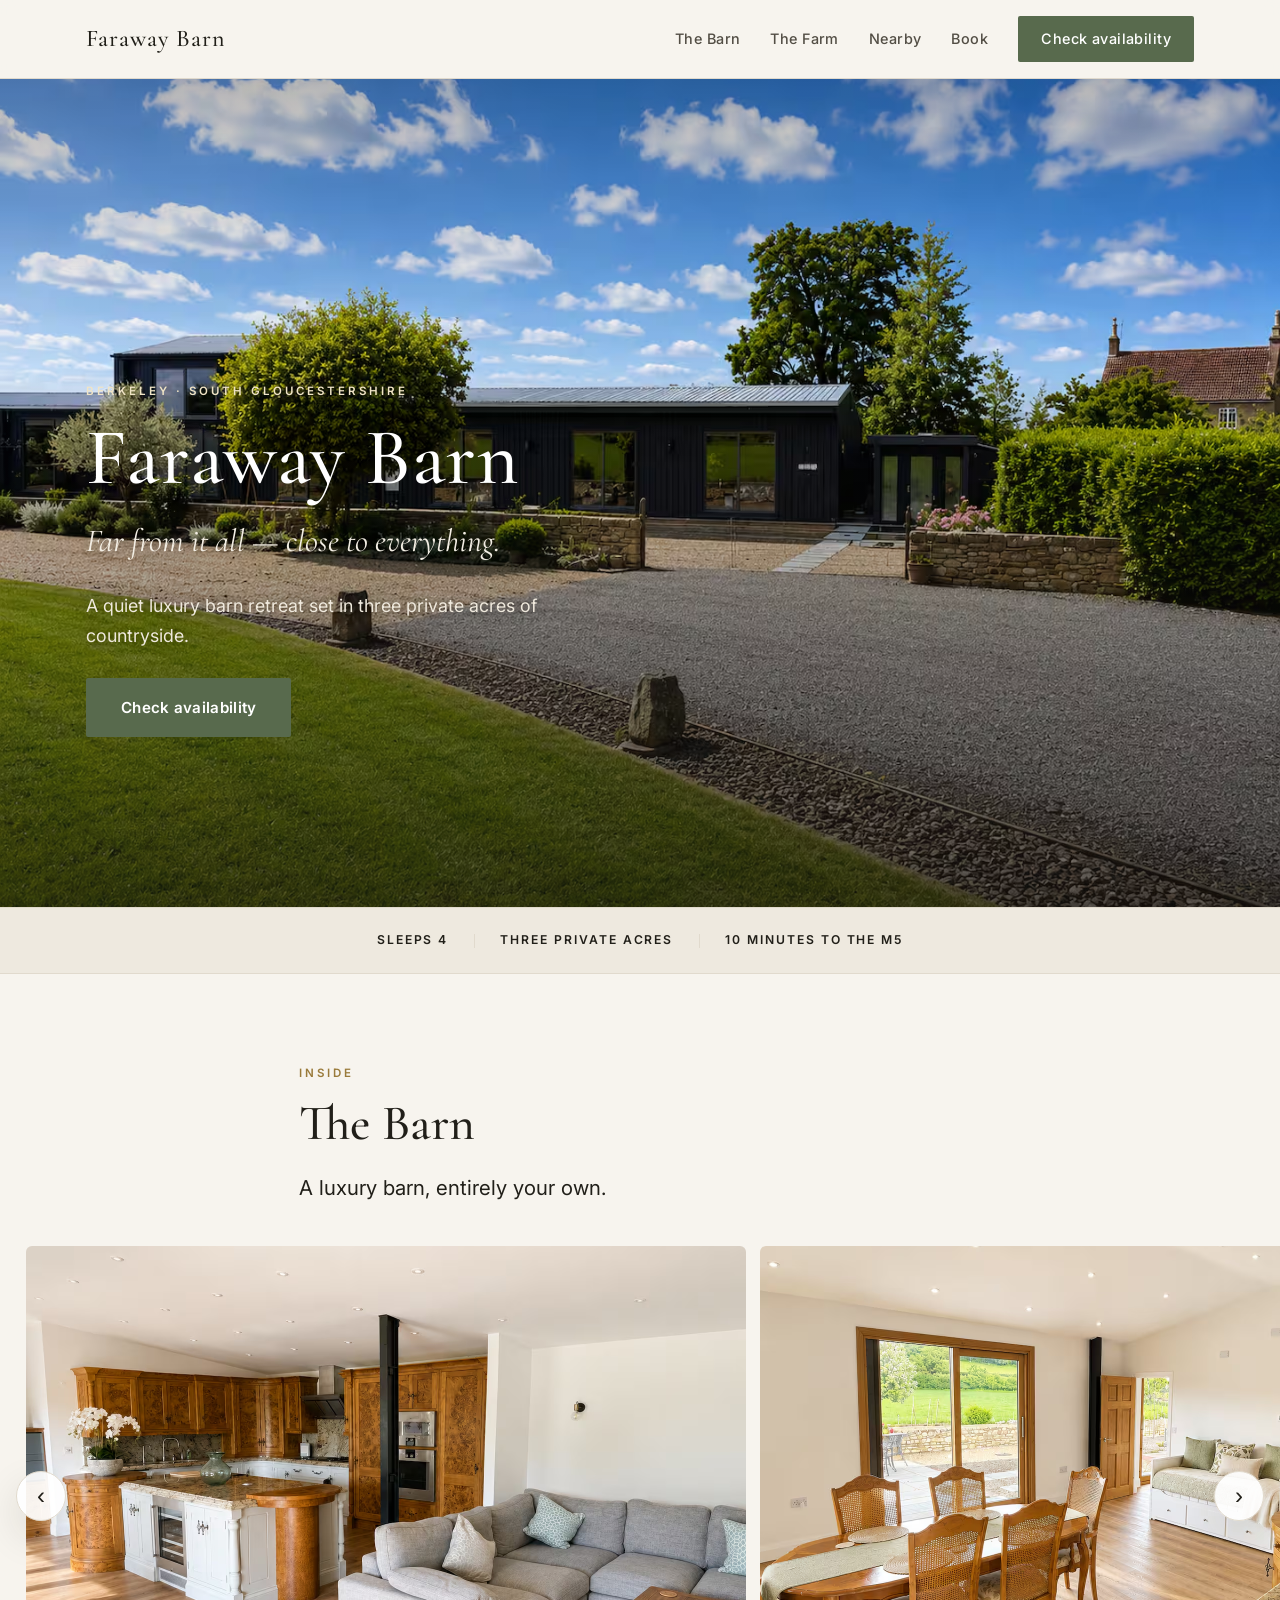
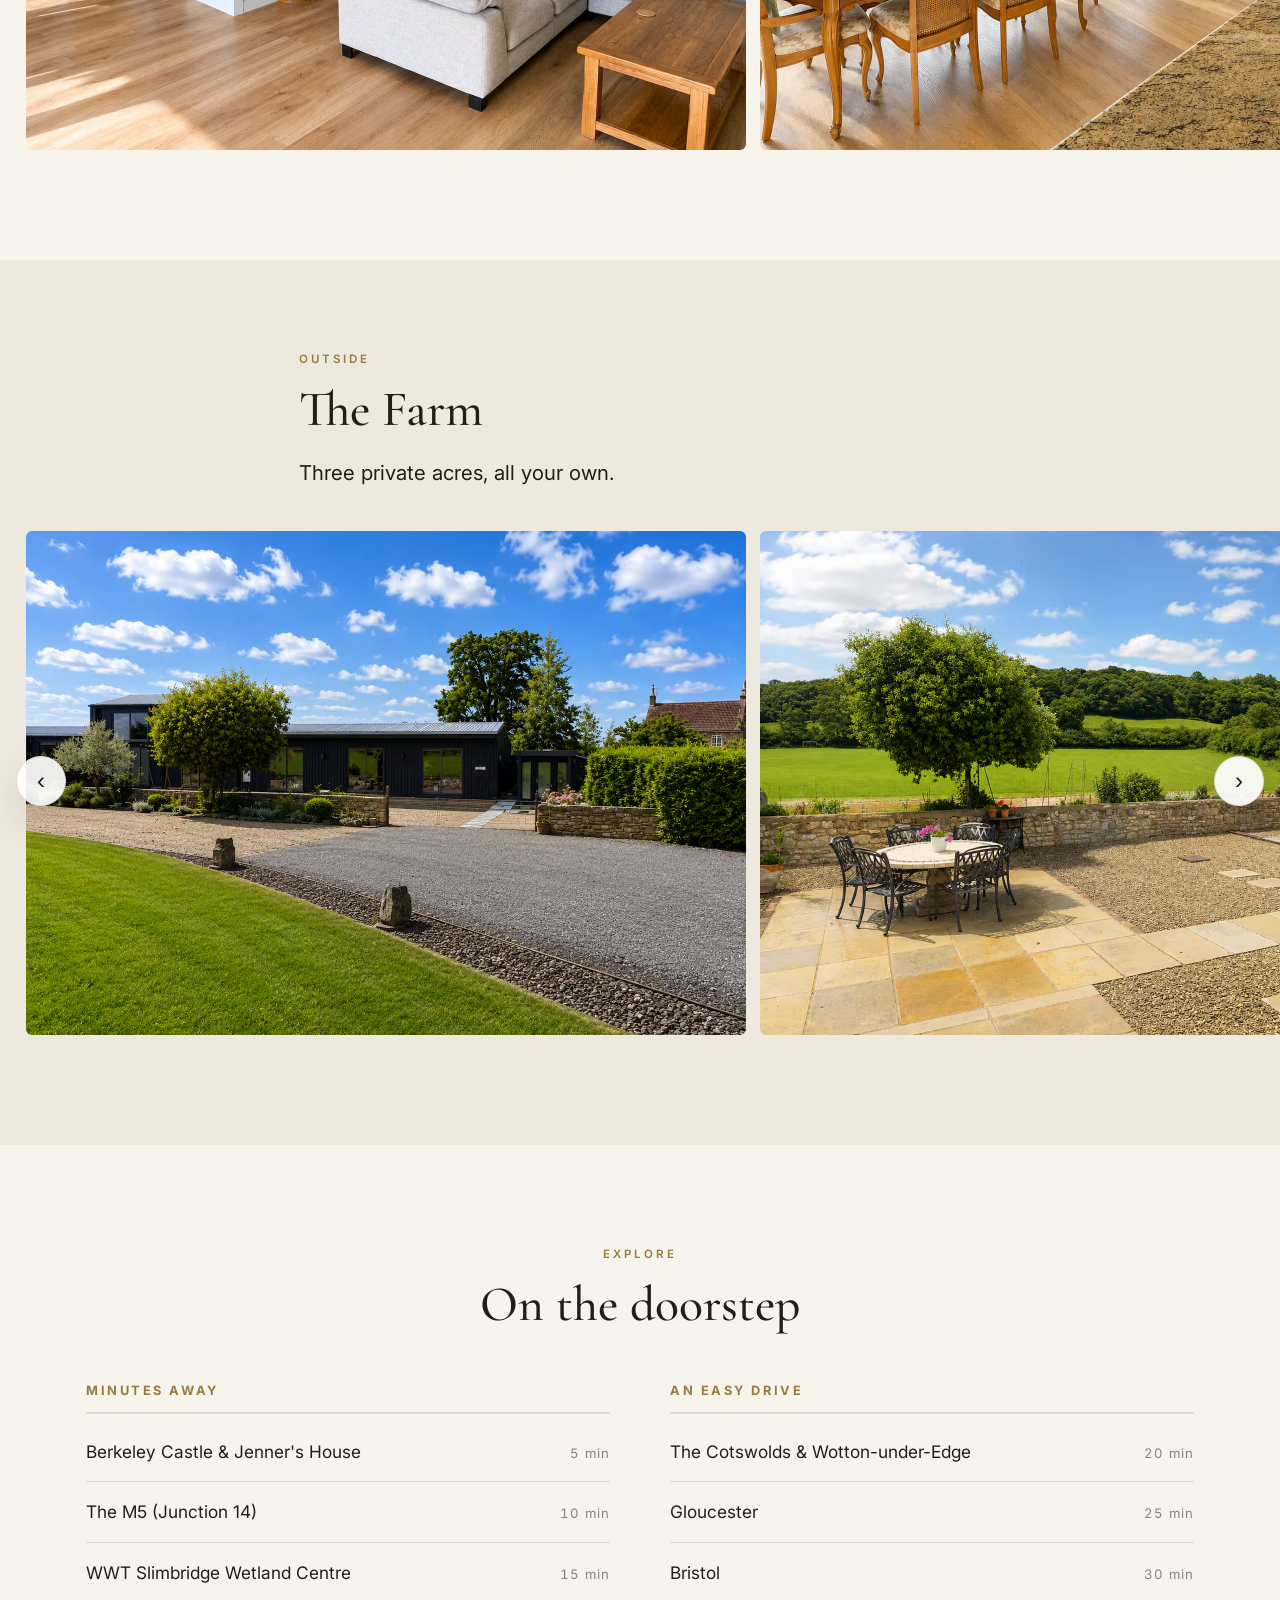
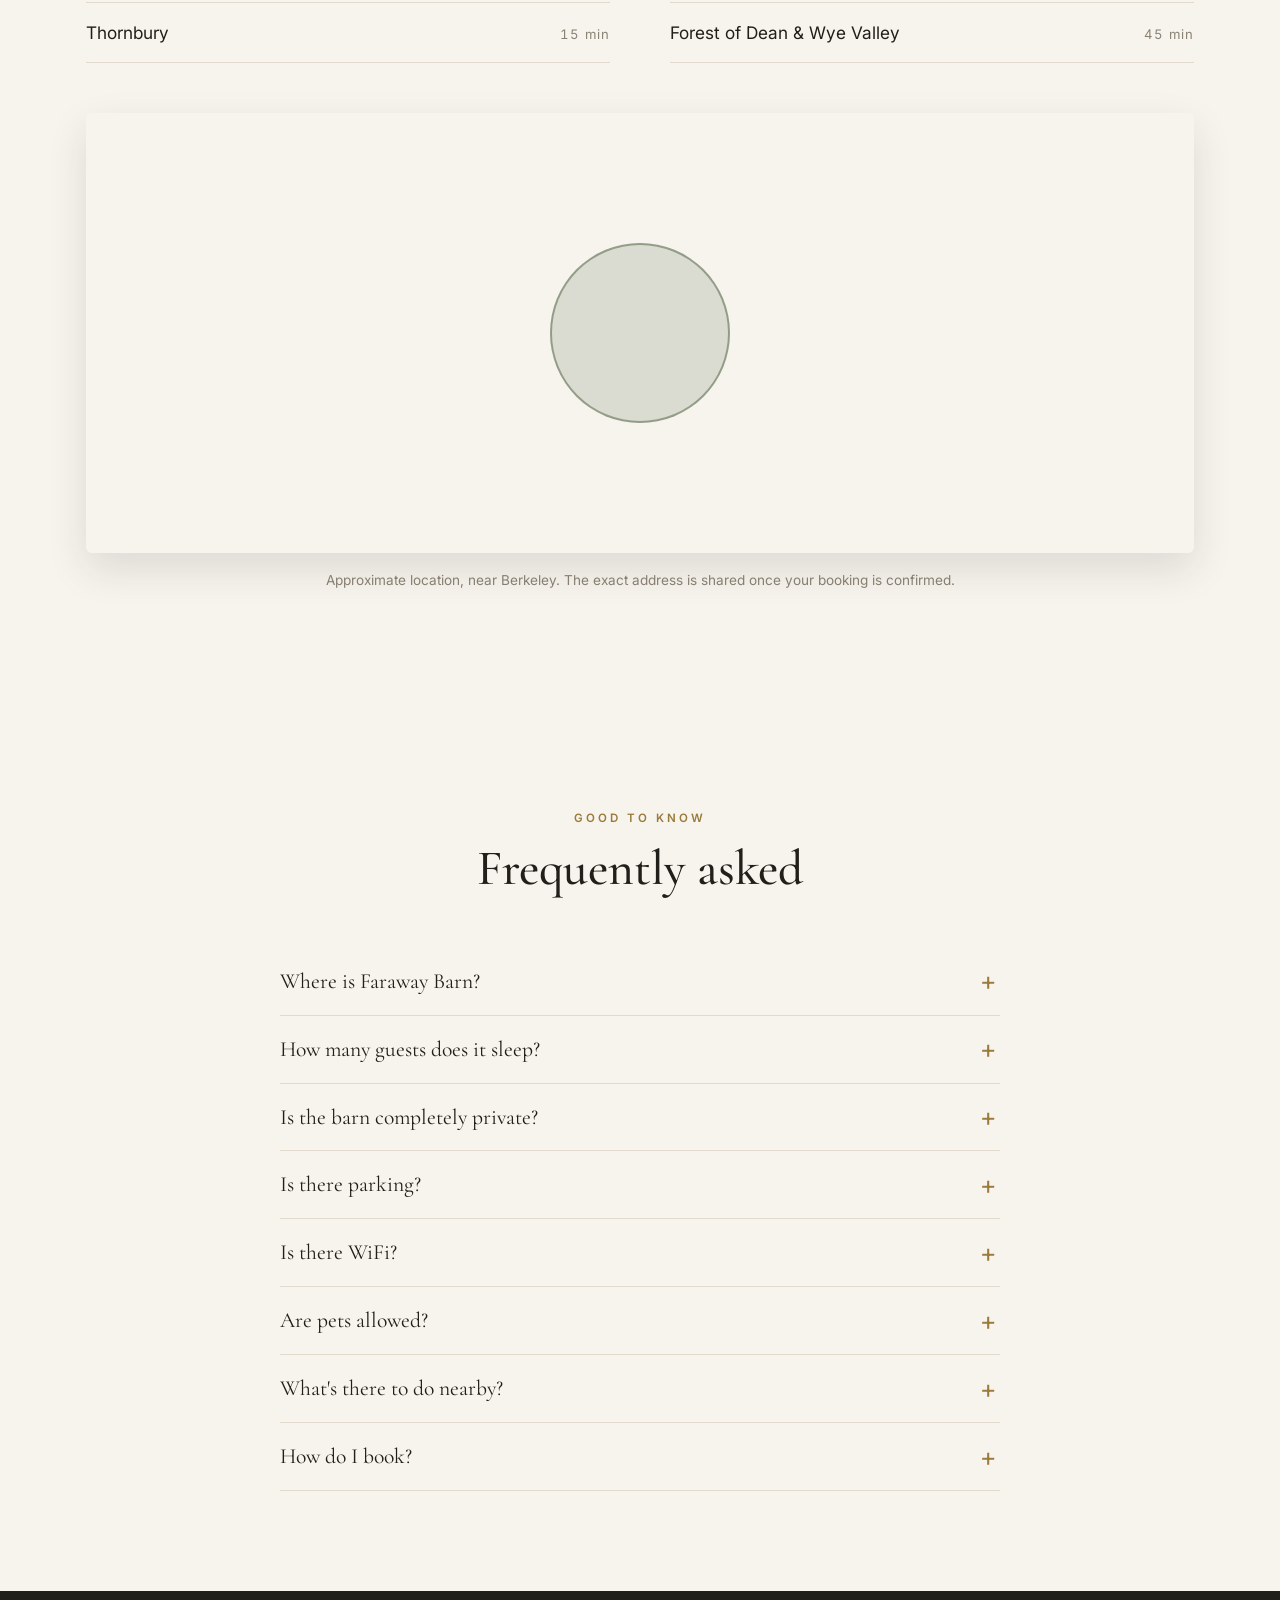
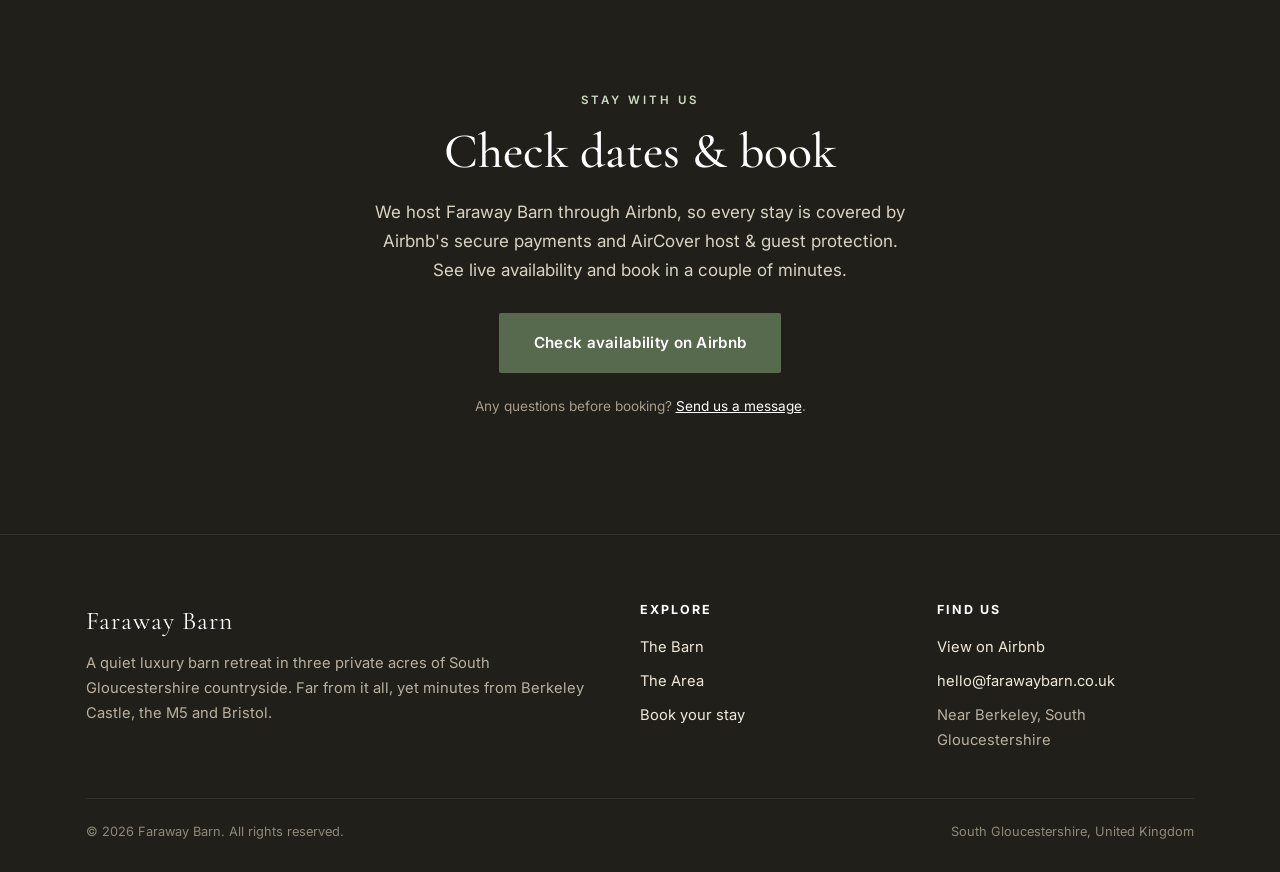
==== commit c618400e: "SEO: add FAQ section + FAQPage schema, favicon/app icons, explicit AI-crawler robots" ====
--- a/index.html
+++ b/index.html
@@ -5,19 +5,24 @@
 <meta name="viewport" content="width=device-width, initial-scale=1">
 <title>Faraway Barn | Quiet Luxury Countryside Retreat near Berkeley, South Gloucestershire</title>
 <meta name="description" content="Faraway Barn is a quiet luxury barn retreat set in three private acres of South Gloucestershire countryside. Truly faraway, yet minutes from Berkeley Castle, Slimbridge, the M5, Bristol and the Forest of Dean. Sleeps 4.">
-<link rel="canonical" href="https://www.farawaybarn.co.uk/">
+<link rel="canonical" href="https://farawaybarn.co.uk/">
 
 <meta property="og:type" content="website">
 <meta property="og:title" content="Faraway Barn — a quiet luxury countryside retreat">
 <meta property="og:description" content="Three private acres in the South Gloucestershire countryside. Far from it all, yet minutes from Berkeley Castle, the M5 and Bristol. Sleeps 4.">
-<meta property="og:image" content="https://www.farawaybarn.co.uk/assets/images/exterior.jpg">
-<meta property="og:url" content="https://www.farawaybarn.co.uk/">
+<meta property="og:image" content="https://farawaybarn.co.uk/assets/images/exterior.jpg">
+<meta property="og:url" content="https://farawaybarn.co.uk/">
 <meta name="twitter:card" content="summary_large_image">
 
 <link rel="preconnect" href="https://fonts.googleapis.com">
 <link rel="preconnect" href="https://fonts.gstatic.com" crossorigin>
 <link href="https://fonts.googleapis.com/css2?family=Cormorant+Garamond:ital,wght@0,400;0,500;0,600;1,400;1,500&family=Inter:wght@400;500;600;700&display=swap" rel="stylesheet">
 <link rel="stylesheet" href="assets/styles.css">
+
+<link rel="icon" href="assets/favicon.svg" type="image/svg+xml">
+<link rel="icon" href="assets/favicon-32.png" sizes="32x32" type="image/png">
+<link rel="apple-touch-icon" href="assets/icon-180.png">
+<meta name="theme-color" content="#586a4d">
 
 <script type="application/ld+json">
 {
@@ -25,8 +30,8 @@
   "@type": "LodgingBusiness",
   "name": "Faraway Barn",
   "description": "A quiet luxury barn retreat set in three private acres of South Gloucestershire countryside, sleeping up to 4 guests. Truly secluded, yet minutes from Berkeley Castle, WWT Slimbridge, the M5 and Bristol.",
-  "url": "https://www.farawaybarn.co.uk/",
-  "image": "https://www.farawaybarn.co.uk/assets/images/exterior.jpg",
+  "url": "https://farawaybarn.co.uk/",
+  "image": "https://farawaybarn.co.uk/assets/images/exterior.jpg",
   "petsAllowed": false,
   "numberOfRooms": 1,
   "address": {
@@ -43,6 +48,23 @@
   ]
 }
 </script>
+
+<script type="application/ld+json">
+{
+  "@context": "https://schema.org",
+  "@type": "FAQPage",
+  "mainEntity": [
+    {"@type": "Question", "name": "Where is Faraway Barn?", "acceptedAnswer": {"@type": "Answer", "text": "Faraway Barn sits in quiet countryside near Berkeley, South Gloucestershire, around ten minutes from the M5 (Junction 14). The exact address is shared once your booking is confirmed."}},
+    {"@type": "Question", "name": "How many guests does it sleep?", "acceptedAnswer": {"@type": "Answer", "text": "Up to four. There is a king-size bedroom, plus a pull-out king-size day bed in the living area."}},
+    {"@type": "Question", "name": "Is the barn completely private?", "acceptedAnswer": {"@type": "Answer", "text": "Yes. It is a fully self-contained annexe with its own private entrance, garden and parking, set in three private acres of grounds."}},
+    {"@type": "Question", "name": "Is there parking?", "acceptedAnswer": {"@type": "Answer", "text": "Yes, private parking for up to three cars."}},
+    {"@type": "Question", "name": "Is there WiFi?", "acceptedAnswer": {"@type": "Answer", "text": "Yes, superfast WiFi throughout."}},
+    {"@type": "Question", "name": "Are pets allowed?", "acceptedAnswer": {"@type": "Answer", "text": "We are not able to accept pets at the moment."}},
+    {"@type": "Question", "name": "What is there to do nearby?", "acceptedAnswer": {"@type": "Answer", "text": "Berkeley Castle is about five minutes away, WWT Slimbridge and Thornbury around fifteen, and Bristol roughly thirty. The Cotswolds and the Forest of Dean are both easy day trips."}},
+    {"@type": "Question", "name": "How do I book?", "acceptedAnswer": {"@type": "Answer", "text": "Bookings are made through Airbnb, so every stay is covered by secure payments and AirCover protection. Use the Check availability button to see live dates."}}
+  ]
+}
+</script>
 </head>
 <body>
 
@@ -164,6 +186,26 @@
   </div>
 </section>
 
+<!-- FAQ -->
+<section id="faq">
+  <div class="container">
+    <div class="section-head center">
+      <p class="label">Good to know</p>
+      <h2>Frequently asked</h2>
+    </div>
+    <div class="faq">
+      <details><summary>Where is Faraway Barn?</summary><p>In quiet countryside near Berkeley, South Gloucestershire — around ten minutes from the M5 (Junction 14). The exact address is shared once your booking is confirmed.</p></details>
+      <details><summary>How many guests does it sleep?</summary><p>Up to four. There's a king-size bedroom, plus a pull-out king-size day bed in the living area.</p></details>
+      <details><summary>Is the barn completely private?</summary><p>Yes — it's a fully self-contained annexe with its own private entrance, garden and parking, set in three private acres of grounds.</p></details>
+      <details><summary>Is there parking?</summary><p>Yes, private parking for up to three cars.</p></details>
+      <details><summary>Is there WiFi?</summary><p>Yes, superfast WiFi throughout.</p></details>
+      <details><summary>Are pets allowed?</summary><p>We're not able to accept pets at the moment.</p></details>
+      <details><summary>What's there to do nearby?</summary><p>Berkeley Castle is about five minutes away, WWT Slimbridge and Thornbury around fifteen, and Bristol roughly thirty. The Cotswolds and the Forest of Dean are both easy day trips — see <a href="#nearby">On the doorstep</a> above.</p></details>
+      <details><summary>How do I book?</summary><p>Bookings are made through Airbnb, so every stay is covered by secure payments and AirCover protection. Use <a href="https://www.airbnb.co.uk/rooms/1699802364503795984" target="_blank" rel="noopener">Check availability</a> to see live dates.</p></details>
+    </div>
+  </div>
+</section>
+
 <!-- BOOK -->
 <section class="book" id="book">
   <div class="container narrow">
--- a/assets/styles.css
+++ b/assets/styles.css
@@ -204,6 +204,21 @@
   pointer-events: none;
 }
 .map-note { text-align: center; font-size: .85rem; color: var(--muted); margin-top: 16px; }
+
+/* ---------- FAQ ---------- */
+.faq { max-width: var(--prose); margin: 0 auto; }
+.faq details { border-bottom: 1px solid var(--line); }
+.faq summary {
+  list-style: none; cursor: pointer; padding: 20px 36px 20px 0; position: relative;
+  font-family: var(--serif); font-size: 1.35rem; color: var(--ink); line-height: 1.25;
+}
+.faq summary::-webkit-details-marker { display: none; }
+.faq summary::after {
+  content: "+"; position: absolute; right: 4px; top: 50%; transform: translateY(-50%);
+  font-family: var(--sans); font-weight: 400; font-size: 1.6rem; color: var(--gold); transition: transform .2s ease;
+}
+.faq details[open] summary::after { content: "\2013"; }
+.faq details p { margin: 0 0 22px; max-width: 62ch; }
 
 /* ---------- Floor plan ---------- */
 .floorplan { background: #fff; border: 1px solid var(--line); border-radius: var(--radius); padding: 24px; }
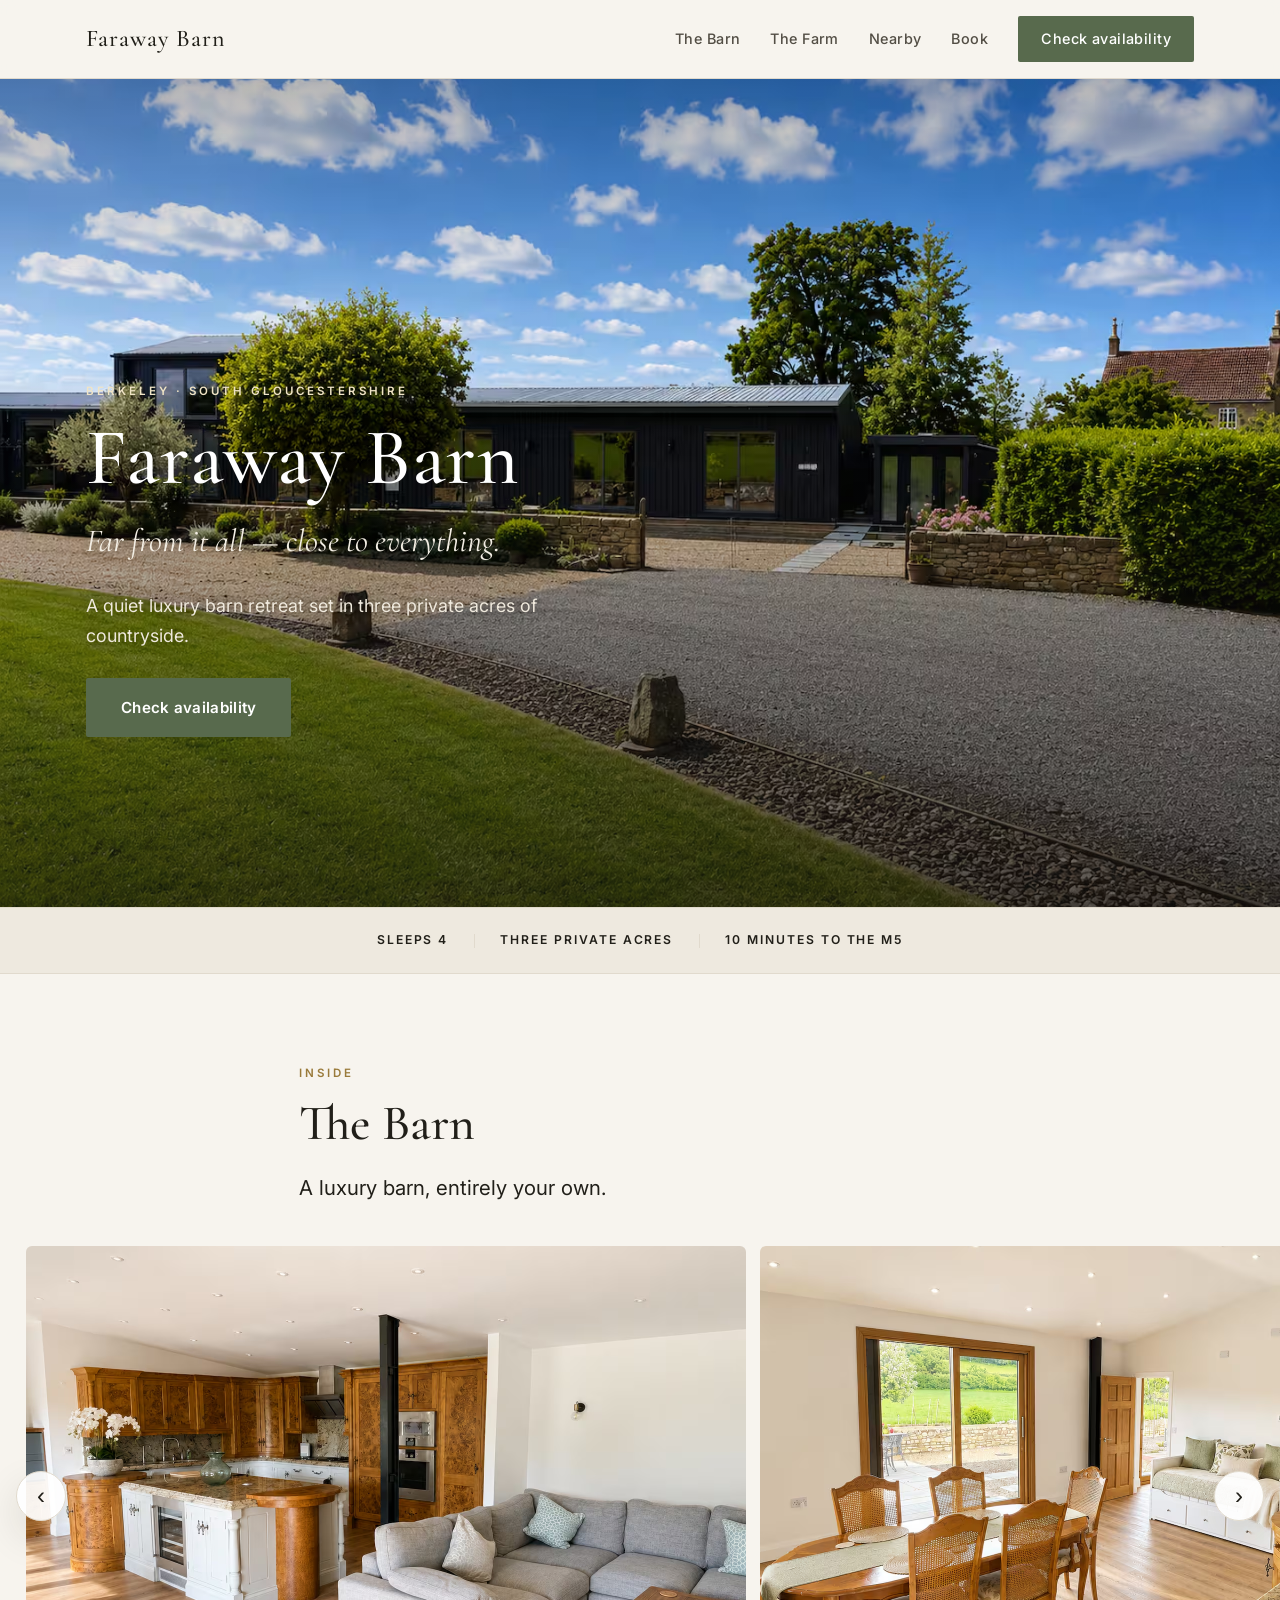
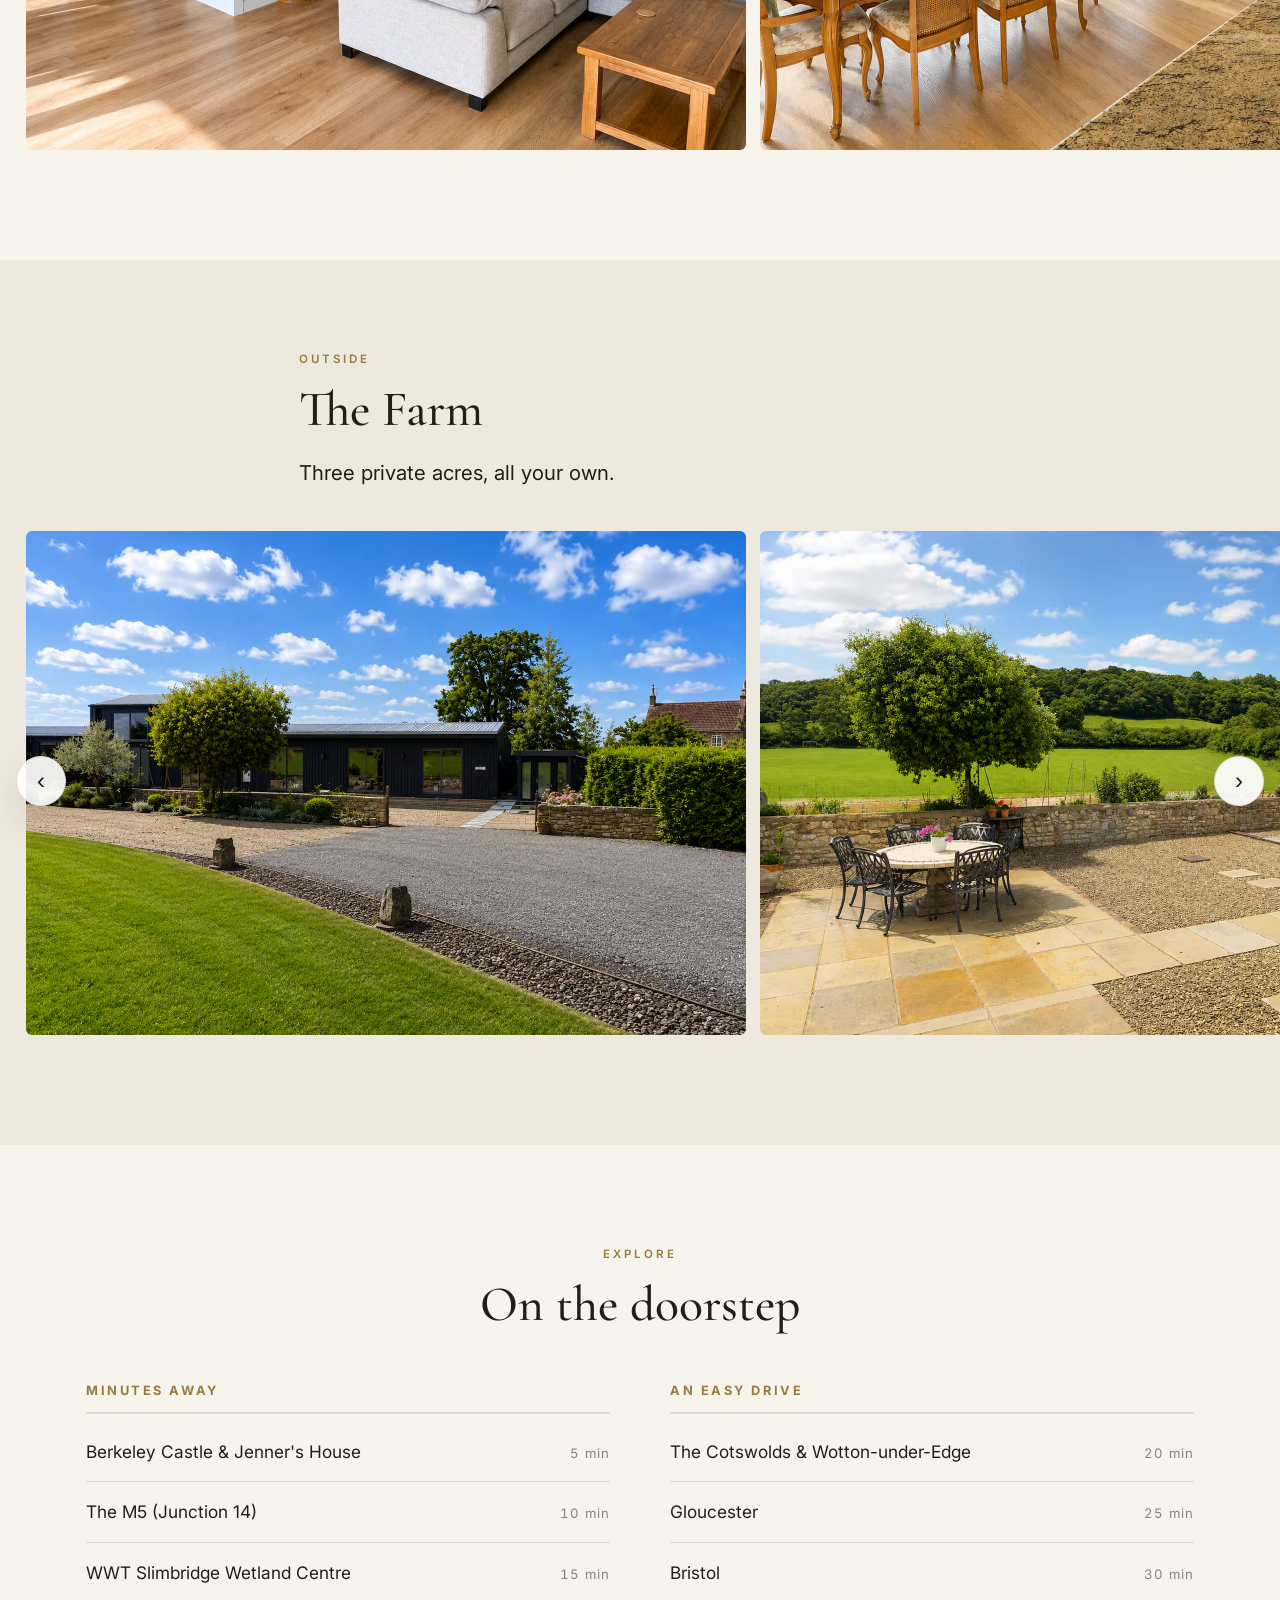
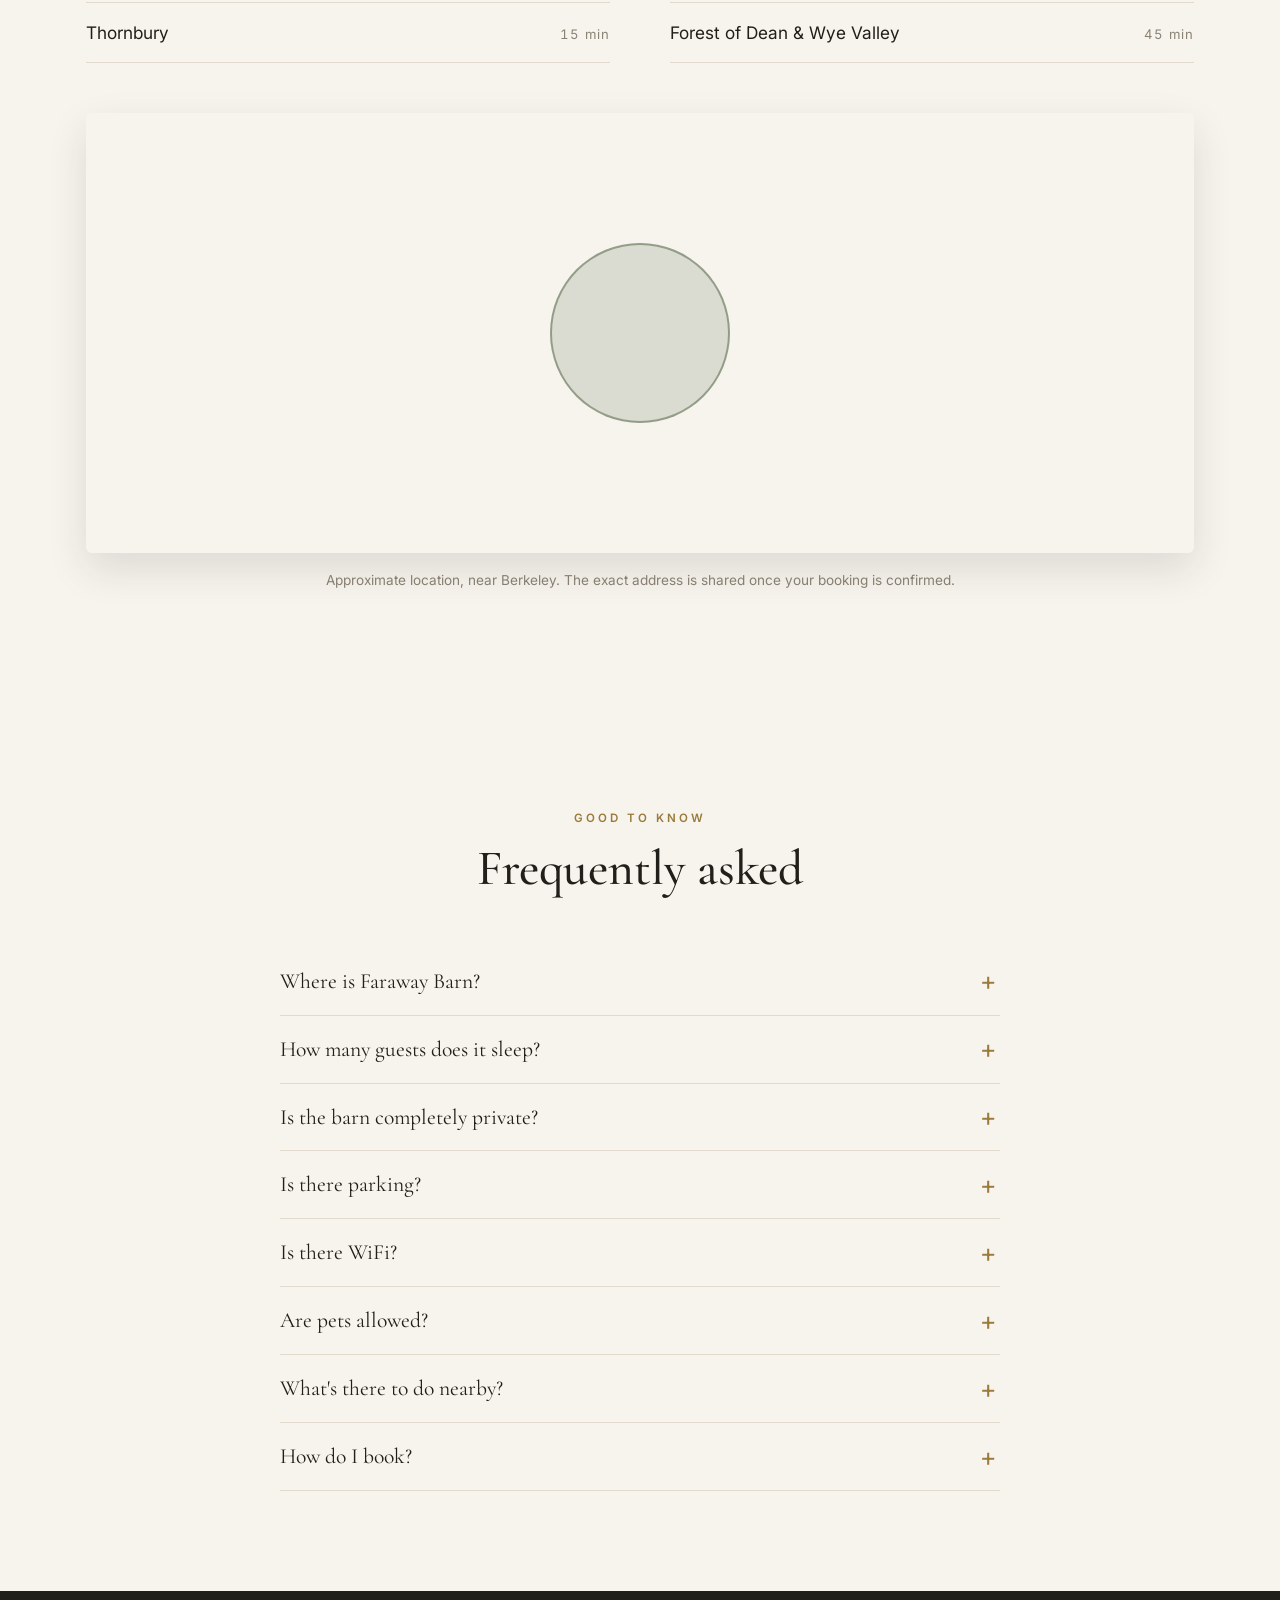
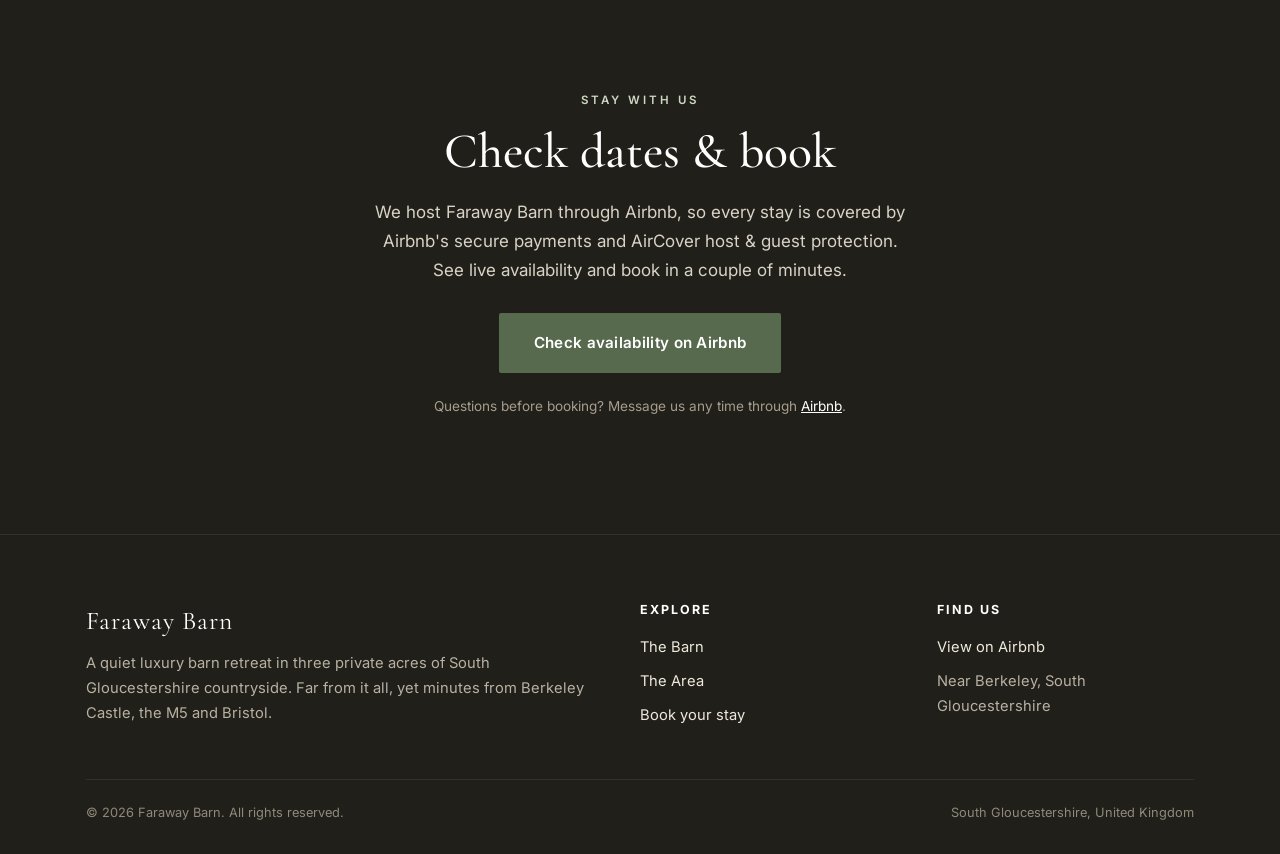
==== commit 70feecb9: "Route all communications through Airbnb; remove site contact email" ====
--- a/index.html
+++ b/index.html
@@ -213,7 +213,7 @@
     <h2>Check dates &amp; book</h2>
     <p>We host Faraway Barn through Airbnb, so every stay is covered by Airbnb's secure payments and AirCover host &amp; guest protection. See live availability and book in a couple of minutes.</p>
     <p><a class="btn btn-primary" href="https://www.airbnb.co.uk/rooms/1699802364503795984" target="_blank" rel="noopener">Check availability on Airbnb</a></p>
-    <p class="note">Any questions before booking? <a href="mailto:hello@farawaybarn.co.uk" style="color:#fff;">Send us a message</a>.</p>
+    <p class="note">Questions before booking? Message us any time through <a href="https://www.airbnb.co.uk/rooms/1699802364503795984" target="_blank" rel="noopener" style="color:#fff;">Airbnb</a>.</p>
   </div>
 </section>
 
@@ -236,7 +236,6 @@
         <h4>Find us</h4>
         <ul>
           <li><a href="https://www.airbnb.co.uk/rooms/1699802364503795984" target="_blank" rel="noopener">View on Airbnb</a></li>
-          <li><a href="mailto:hello@farawaybarn.co.uk">hello@farawaybarn.co.uk</a></li>
           <li>Near Berkeley, South Gloucestershire</li>
         </ul>
       </div>
